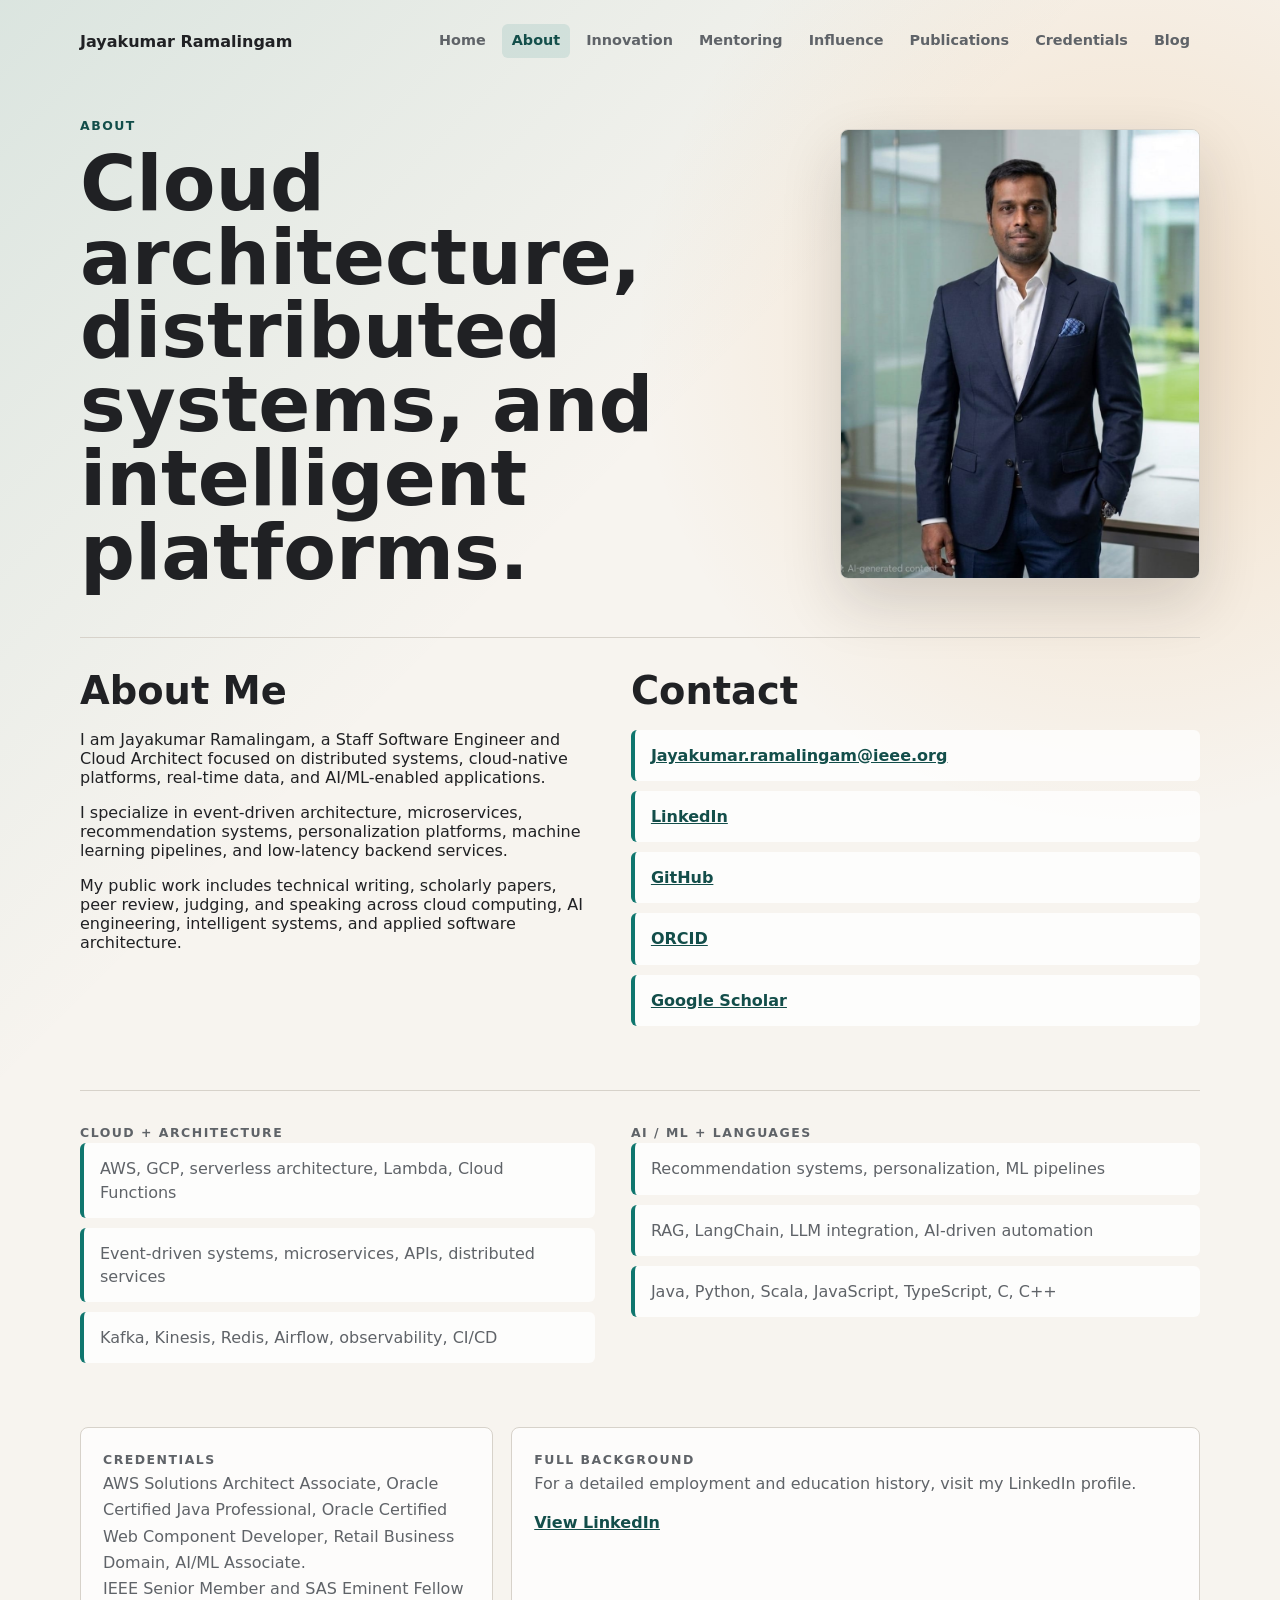
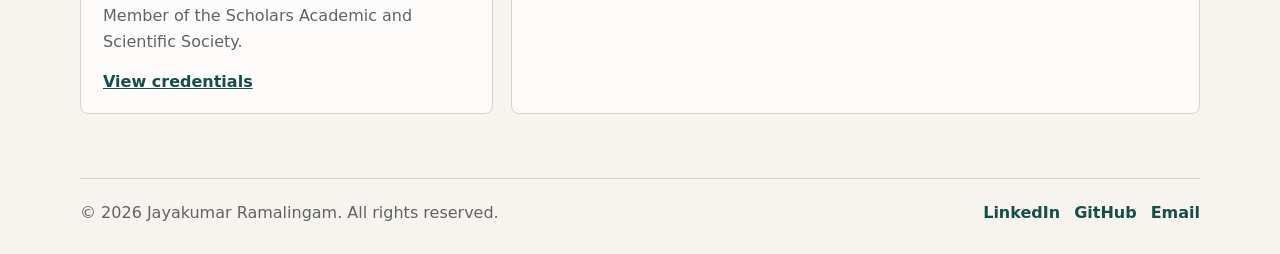
==== about.html @ 3b7ba3e6 "Mention professional memberships on About page" ====
<!doctype html>
<html lang="en">
  <head>
    <meta charset="utf-8">
    <meta name="viewport" content="width=device-width, initial-scale=1">
    <title>About | Jayakumar Ramalingam</title>
    <meta
      name="description"
      content="About Jayakumar Ramalingam, Staff Software Engineer and Cloud Architect."
    >
    <link rel="stylesheet" href="style.css">
  </head>
  <body>
    <header class="site-header">
      <a class="brand" href="index.html">Jayakumar Ramalingam</a>
      <nav class="nav" aria-label="Primary navigation">
        <a href="index.html">Home</a>
        <a aria-current="page" href="about.html">About</a>
        <a href="innovation.html">Innovation</a>
        <a href="mentoring.html">Mentoring</a>
        <a href="influencer.html">Influence</a>
        <a href="publications.html">Publications</a>
        <a href="certifications.html">Credentials</a>
        <a href="blog.html">Blog</a>
      </nav>
    </header>

    <main class="profile page">
      <section class="page-hero about-hero">
        <div>
          <p class="eyebrow">About</p>
          <h1>Cloud architecture, distributed systems, and intelligent platforms.</h1>
        </div>
        <img
          class="profile-portrait"
          src="assets/profile/jay-full.jpeg"
          alt="Jayakumar Ramalingam"
        >
      </section>

      <section class="two-column">
        <div>
          <h2>About Me</h2>
          <p>
            I am Jayakumar Ramalingam, a Staff Software Engineer and Cloud
            Architect focused on distributed systems, cloud-native platforms,
            real-time data, and AI/ML-enabled applications.
          </p>
          <p>
            I specialize in event-driven architecture, microservices,
            recommendation systems, personalization platforms, machine learning
            pipelines, and low-latency backend services.
          </p>
          <p>
            My public work includes technical writing, scholarly papers, peer
            review, judging, and speaking across cloud computing, AI
            engineering, intelligent systems, and applied software architecture.
          </p>
        </div>
        <div>
          <h2>Contact</h2>
          <ul class="link-list">
            <li><a href="mailto:Jayakumar.ramalingam@ieee.org">Jayakumar.ramalingam@ieee.org</a></li>
            <li><a href="https://linkedin.com/in/jayakumarramalingam">LinkedIn</a></li>
            <li><a href="https://github.com/jayakumar-ramalingam/">GitHub</a></li>
            <li><a href="https://orcid.org/0009-0007-9823-3097">ORCID</a></li>
            <li><a href="https://scholar.google.com/citations?user=TAICrQcAAAAJ">Google Scholar</a></li>
          </ul>
        </div>
      </section>

      <section class="section two-column" aria-label="Technical strengths">
        <div>
          <p class="eyebrow">Cloud + Architecture</p>
          <ul class="skill-list">
            <li>AWS, GCP, serverless architecture, Lambda, Cloud Functions</li>
            <li>Event-driven systems, microservices, APIs, distributed services</li>
            <li>Kafka, Kinesis, Redis, Airflow, observability, CI/CD</li>
          </ul>
        </div>
        <div>
          <p class="eyebrow">AI / ML + Languages</p>
          <ul class="skill-list">
            <li>Recommendation systems, personalization, ML pipelines</li>
            <li>RAG, LangChain, LLM integration, AI-driven automation</li>
            <li>Java, Python, Scala, JavaScript, TypeScript, C, C++</li>
          </ul>
        </div>
      </section>

      <section class="section credentials" aria-label="Profile highlights">
        <div>
          <p class="eyebrow">Credentials</p>
          <p>
            AWS Solutions Architect Associate, Oracle Certified Java
            Professional, Oracle Certified Web Component Developer, Retail
            Business Domain, AI/ML Associate.
          </p>
          <p>
            IEEE Senior Member and SAS Eminent Fellow Member of the Scholars
            Academic and Scientific Society.
          </p>
          <a class="text-link" href="certifications.html">View credentials</a>
        </div>
        <div>
          <p class="eyebrow">Full Background</p>
          <p>
            For a detailed employment and education history, visit my LinkedIn
            profile.
          </p>
          <a class="text-link" href="https://linkedin.com/in/jayakumarramalingam">
            View LinkedIn
          </a>
        </div>
      </section>
    </main>

    <footer class="site-footer">
      <p>© 2026 Jayakumar Ramalingam. All rights reserved.</p>
      <div>
        <a href="https://linkedin.com/in/jayakumarramalingam">LinkedIn</a>
        <a href="https://github.com/jayakumar-ramalingam/">GitHub</a>
        <a href="mailto:Jayakumar.ramalingam@ieee.org">Email</a>
      </div>
    </footer>
  </body>
</html>
---- style.css ----
:root {
  color-scheme: light;
  --bg: #f7f4ef;
  --surface: #ffffff;
  --ink: #202124;
  --muted: #5f6368;
  --line: #d7d2ca;
  --accent: #0f766e;
  --accent-dark: #134e4a;
  --warm: #d97706;
}

* {
  box-sizing: border-box;
}

body {
  margin: 0;
  min-height: 100vh;
  font-family: Inter, ui-sans-serif, system-ui, -apple-system, BlinkMacSystemFont,
    "Segoe UI", sans-serif;
  color: var(--ink);
  background:
    radial-gradient(circle at 88% 18%, rgba(217, 119, 6, 0.16), transparent 26%),
    linear-gradient(135deg, rgba(15, 118, 110, 0.12), transparent 35%),
    var(--bg);
}

a {
  color: inherit;
}

.site-header,
.site-footer,
.profile {
  width: min(1120px, calc(100% - 32px));
  margin: 0 auto;
}

.site-header {
  display: flex;
  justify-content: space-between;
  gap: 24px;
  align-items: center;
  padding: 24px 0;
}

.brand {
  flex: 0 0 auto;
  color: var(--ink);
  font-weight: 900;
  text-decoration: none;
}

.nav {
  display: flex;
  flex-wrap: wrap;
  justify-content: flex-end;
  gap: 6px;
}

.nav a {
  min-height: 34px;
  padding: 8px 10px;
  border-radius: 6px;
  color: var(--muted);
  font-size: 0.9rem;
  font-weight: 800;
  text-decoration: none;
}

.nav a:hover,
.nav a[aria-current="page"] {
  background: rgba(15, 118, 110, 0.11);
  color: var(--accent-dark);
}

.profile {
  padding: 48px 0 64px;
}

.hero {
  display: grid;
  grid-template-columns: minmax(0, 1fr) minmax(320px, 0.62fr);
  gap: 44px;
  align-items: center;
  padding: 40px 0 56px;
}

.hero-copy,
.page-hero > div {
  max-width: 780px;
}

.page {
  padding-top: 36px;
}

.page-hero {
  display: grid;
  grid-template-columns: minmax(0, 1fr) 164px;
  gap: 36px;
  align-items: center;
  padding-bottom: 48px;
}

.eyebrow {
  margin: 0 0 14px;
  color: var(--accent-dark);
  font-size: 0.78rem;
  font-weight: 900;
  letter-spacing: 0.12em;
  text-transform: uppercase;
}

h1,
h2,
h3,
p {
  letter-spacing: 0;
}

h1 {
  margin: 0;
  max-width: 11ch;
  font-size: clamp(3.1rem, 7vw, 6.4rem);
  line-height: 0.96;
}

.page-hero h1 {
  max-width: 13ch;
  font-size: clamp(2.7rem, 6vw, 5.5rem);
}

h2 {
  margin: 0;
  font-size: clamp(1.8rem, 3vw, 3rem);
  line-height: 1.08;
}

h3 {
  margin: 0;
  font-size: 1rem;
}

.summary {
  max-width: 680px;
  margin: 28px 0 0;
  color: var(--muted);
  font-size: 1.2rem;
  line-height: 1.7;
}

.actions,
.inline-links {
  display: flex;
  flex-wrap: wrap;
  gap: 12px;
  margin-top: 32px;
}

.actions a,
.inline-links a,
.section-list article > a {
  display: inline-flex;
  align-items: center;
  justify-content: center;
  min-height: 44px;
  padding: 0 18px;
  border: 1px solid var(--ink);
  border-radius: 6px;
  font-weight: 900;
  text-decoration: none;
  transition:
    background-color 160ms ease,
    color 160ms ease,
    transform 160ms ease;
}

.actions a:first-child,
.inline-links a:first-child,
.section-list article > a {
  background: var(--ink);
  color: var(--surface);
}

.actions a:hover,
.inline-links a:hover,
.section-list article > a:hover {
  transform: translateY(-2px);
}

.code-card {
  padding: 24px;
  border: 1px solid var(--line);
  border-radius: 8px;
  background: #1f2933;
  box-shadow: 0 24px 60px rgba(32, 33, 36, 0.16);
}

.code-card pre {
  margin: 0;
  overflow: auto;
}

.code-card code {
  color: #e6fffb;
  font-family: "SFMono-Regular", Consolas, "Liberation Mono", monospace;
  font-size: 0.92rem;
  line-height: 1.7;
  white-space: pre;
}

.avatar {
  width: 164px;
  height: 164px;
  border: 1px solid var(--line);
  border-radius: 50%;
  object-fit: cover;
  background: var(--surface);
  box-shadow: 0 20px 45px rgba(32, 33, 36, 0.12);
}

.about-hero {
  grid-template-columns: minmax(0, 0.92fr) minmax(260px, 0.48fr);
}

.profile-portrait {
  display: block;
  width: 100%;
  max-width: 360px;
  aspect-ratio: 4 / 5;
  justify-self: end;
  border: 1px solid var(--line);
  border-radius: 8px;
  object-fit: cover;
  object-position: center top;
  background: var(--surface);
  box-shadow: 0 24px 60px rgba(32, 33, 36, 0.16);
}

.details {
  display: grid;
  grid-template-columns: repeat(3, minmax(0, 1fr));
  gap: 18px;
  border-top: 1px solid var(--line);
  padding-top: 24px;
}

.details article,
.timeline article,
.credentials > div,
.section-list article {
  min-height: 180px;
  padding: 22px;
  border: 1px solid var(--line);
  border-radius: 8px;
  background: rgba(255, 255, 255, 0.76);
}

.details h2,
.timeline h3 {
  margin: 0 0 14px;
  font-size: 1rem;
}

.details p,
.timeline p,
.section p,
.credentials p,
.section-list p {
  margin: 0;
  color: var(--muted);
  line-height: 1.65;
}

.stats {
  display: grid;
  grid-template-columns: repeat(3, minmax(0, 1fr));
  gap: 1px;
  margin-top: 18px;
  overflow: hidden;
  border: 1px solid var(--line);
  border-radius: 8px;
  background: var(--line);
}

.stats div {
  min-width: 0;
  padding: 18px;
  background: rgba(255, 255, 255, 0.84);
}

.stats span {
  display: block;
  margin-bottom: 8px;
  color: var(--muted);
  font-size: 0.78rem;
  font-weight: 900;
  text-transform: uppercase;
}

.stats strong {
  display: block;
  overflow-wrap: anywhere;
  font-size: 1rem;
}

.section {
  margin-top: 64px;
}

.section-heading {
  max-width: 760px;
  margin-bottom: 24px;
}

.timeline {
  display: grid;
  gap: 14px;
}

.timeline article {
  display: grid;
  grid-template-columns: minmax(180px, 0.8fr) 120px minmax(0, 1.4fr);
  gap: 20px;
  align-items: start;
  min-height: 0;
}

.timeline article > span {
  color: var(--accent-dark);
  font-size: 0.9rem;
  font-weight: 900;
}

.timeline h3 {
  margin-bottom: 6px;
}

.two-column {
  display: grid;
  grid-template-columns: minmax(0, 0.95fr) minmax(0, 1.05fr);
  gap: 36px;
  align-items: start;
  padding-top: 32px;
  border-top: 1px solid var(--line);
}

.two-column h2 {
  margin-bottom: 18px;
}

.two-column p + p {
  margin-top: 14px;
}

.skill-list,
.link-list {
  display: grid;
  gap: 10px;
  margin: 0;
  padding: 0;
  list-style: none;
}

.skill-list li,
.link-list li {
  padding: 14px 16px;
  border-left: 4px solid var(--accent);
  border-radius: 6px;
  background: rgba(255, 255, 255, 0.8);
  color: var(--muted);
  line-height: 1.45;
}

.link-list a {
  color: var(--accent-dark);
  font-weight: 900;
}

.text-links {
  display: flex;
  flex-wrap: wrap;
  gap: 14px;
  margin-top: 16px;
}

.text-links a {
  color: var(--accent-dark);
  font-weight: 900;
}

.text-link {
  display: inline-block;
  margin-top: 16px;
  color: var(--accent-dark);
  font-weight: 900;
}

.credentials {
  display: grid;
  grid-template-columns: minmax(0, 0.75fr) minmax(0, 1.25fr);
  gap: 18px;
}

.credentials h2 {
  margin-bottom: 10px;
  font-size: 1.35rem;
}

.section-list {
  display: grid;
  gap: 18px;
}

.section-list-spaced {
  margin-top: 18px;
}

.section-list article {
  min-height: 0;
}

.section-list h2 {
  max-width: 860px;
  margin-bottom: 14px;
  font-size: clamp(1.5rem, 3vw, 2.4rem);
}

.section-list article > a {
  margin-top: 20px;
}

.cert-grid {
  display: grid;
  grid-template-columns: repeat(2, minmax(0, 1fr));
  gap: 18px;
  border-top: 1px solid var(--line);
  padding-top: 24px;
}

.cert-grid article {
  min-height: 210px;
  padding: 24px;
  border: 1px solid var(--line);
  border-radius: 8px;
  background: rgba(255, 255, 255, 0.78);
}

.cert-grid span {
  display: inline-flex;
  min-height: 32px;
  align-items: center;
  padding: 0 10px;
  border-radius: 999px;
  background: rgba(15, 118, 110, 0.12);
  color: var(--accent-dark);
  font-size: 0.78rem;
  font-weight: 900;
  text-transform: uppercase;
}

.cert-grid h2 {
  margin: 18px 0 12px;
  font-size: clamp(1.45rem, 2.4vw, 2.15rem);
}

.cert-grid p {
  margin: 0;
  color: var(--muted);
  line-height: 1.65;
}

.certificate-gallery {
  display: grid;
  grid-template-columns: repeat(2, minmax(0, 1fr));
  gap: 18px;
}

.certificate-group + .certificate-group {
  margin-top: 36px;
}

.certificate-group > h3 {
  margin-bottom: 14px;
  font-size: 1.15rem;
}

.certificate-gallery article {
  overflow: hidden;
  border: 1px solid var(--line);
  border-radius: 8px;
  background: rgba(255, 255, 255, 0.82);
}

.certificate-gallery article > a {
  display: flex;
  align-items: center;
  justify-content: center;
  background: #ede8de;
}

.certificate-gallery img {
  display: block;
  width: 100%;
  aspect-ratio: 16 / 10;
  object-fit: contain;
  object-position: center;
  background: #fffdfa;
}

.certificate-gallery .certificate-portrait img {
  aspect-ratio: 4 / 5;
}

.certificate-gallery div {
  padding: 18px;
}

.certificate-gallery span {
  display: block;
  margin-bottom: 10px;
  color: var(--accent-dark);
  font-size: 0.78rem;
  font-weight: 900;
  text-transform: uppercase;
}

.certificate-gallery h3 {
  margin-bottom: 10px;
  font-size: 1.05rem;
}

.certificate-gallery p {
  margin: 0;
  color: var(--muted);
  line-height: 1.55;
}

.photo-gallery {
  display: grid;
  grid-template-columns: repeat(3, minmax(0, 1fr));
  gap: 18px;
}

.photo-gallery figure {
  margin: 0;
  overflow: hidden;
  border: 1px solid var(--line);
  border-radius: 8px;
  background: rgba(255, 255, 255, 0.82);
}

.photo-gallery a {
  display: block;
  background: #ede8de;
}

.photo-gallery img {
  display: block;
  width: 100%;
  aspect-ratio: 4 / 5;
  object-fit: cover;
  object-position: center;
}

.photo-gallery figcaption {
  padding: 14px 16px;
  color: var(--muted);
  font-weight: 800;
  line-height: 1.4;
}

.site-footer {
  display: flex;
  justify-content: space-between;
  gap: 20px;
  align-items: center;
  border-top: 1px solid var(--line);
  padding: 24px 0 32px;
  color: var(--muted);
}

.site-footer p {
  margin: 0;
}

.site-footer div {
  display: flex;
  flex-wrap: wrap;
  justify-content: flex-end;
  gap: 14px;
}

.site-footer a {
  color: var(--accent-dark);
  font-weight: 900;
  text-decoration: none;
}

@media (max-width: 900px) {
  .site-header {
    display: block;
  }

  .nav {
    justify-content: flex-start;
    margin-top: 16px;
  }

  .hero,
  .page-hero,
  .about-hero,
  .two-column,
  .credentials {
    grid-template-columns: 1fr;
  }

  .code-card {
    max-width: 560px;
  }

  .profile-portrait {
    justify-self: start;
  }
}

@media (max-width: 720px) {
  .site-header,
  .site-footer,
  .profile {
    width: min(100% - 24px, 1120px);
  }

  .profile {
    padding-top: 24px;
  }

  h1,
  .page-hero h1 {
    font-size: clamp(2.7rem, 16vw, 4.7rem);
  }

  .summary {
    font-size: 1.05rem;
  }

  .details,
  .stats,
  .cert-grid,
  .certificate-gallery,
  .photo-gallery {
    grid-template-columns: 1fr;
  }

  .section {
    margin-top: 44px;
  }

  .timeline article {
    grid-template-columns: 1fr;
    gap: 10px;
  }

  .site-footer {
    display: block;
  }

  .site-footer div {
    justify-content: flex-start;
    margin-top: 12px;
  }
}
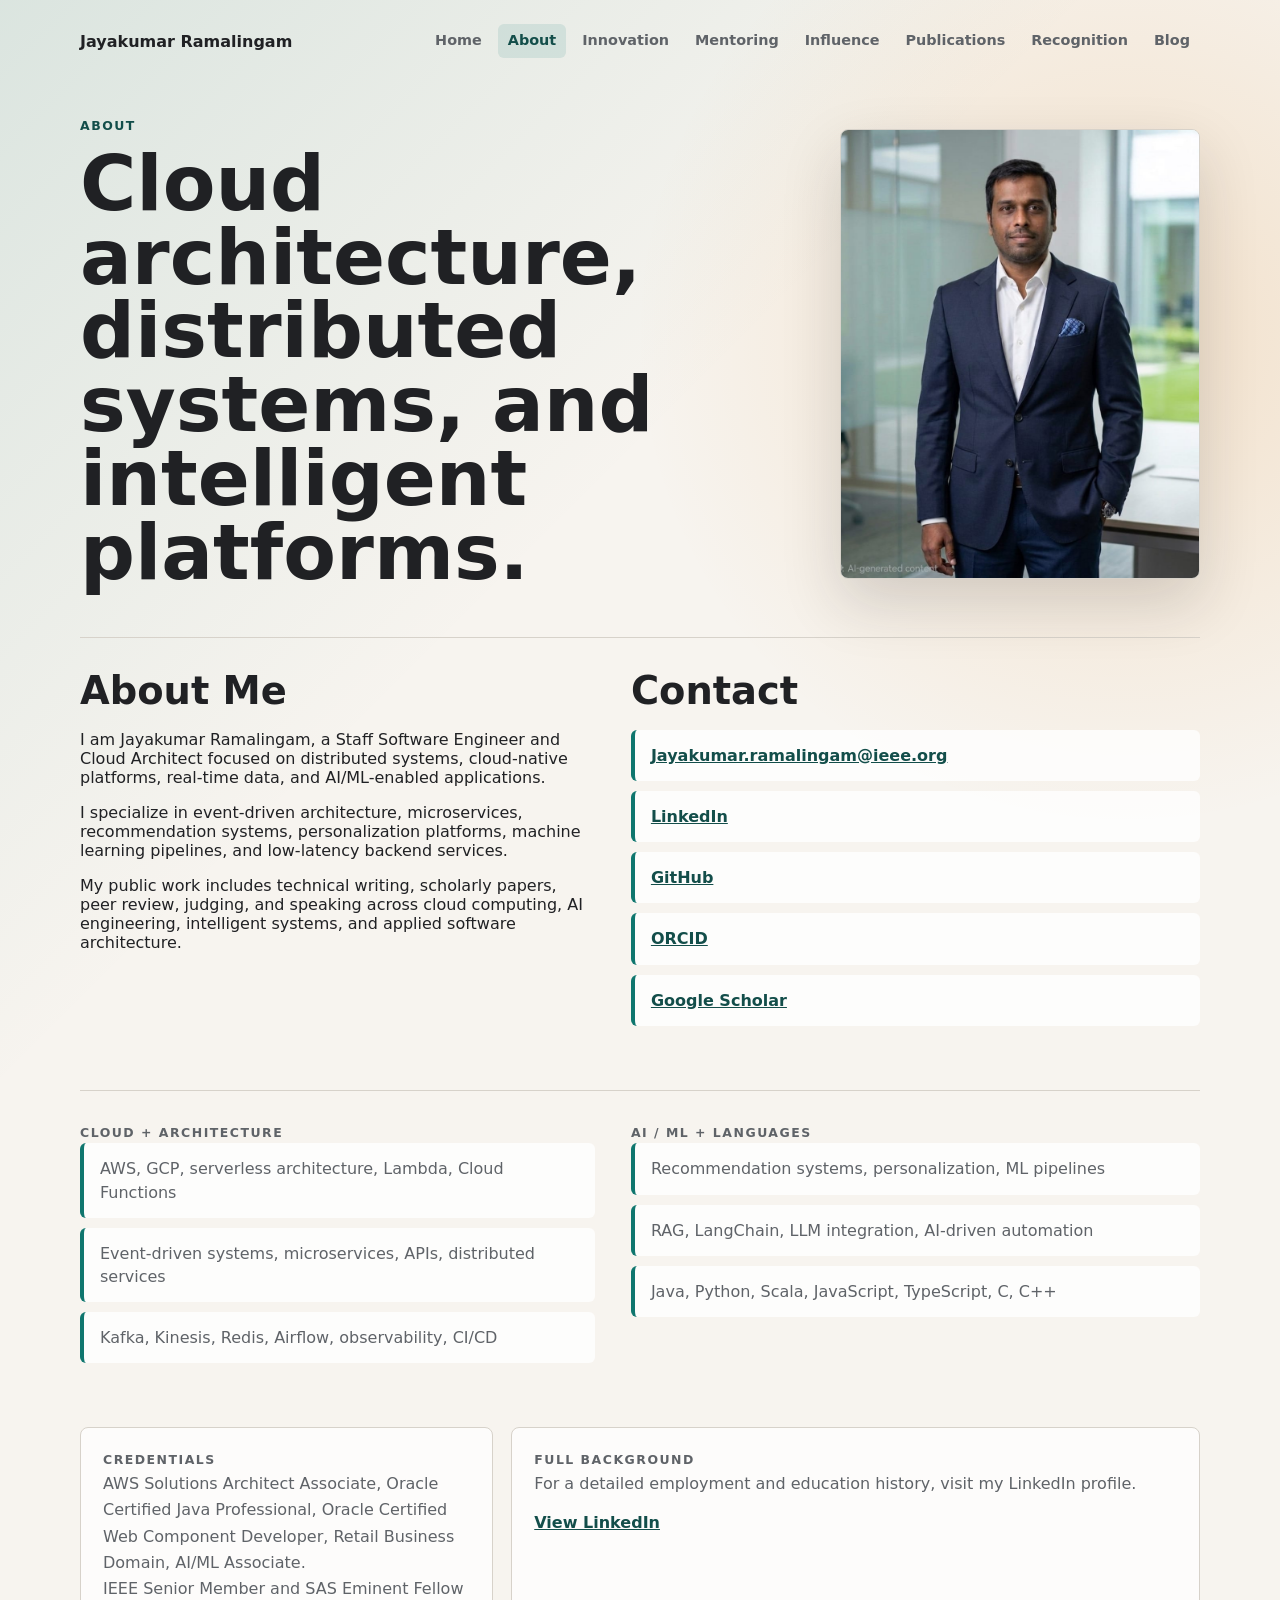
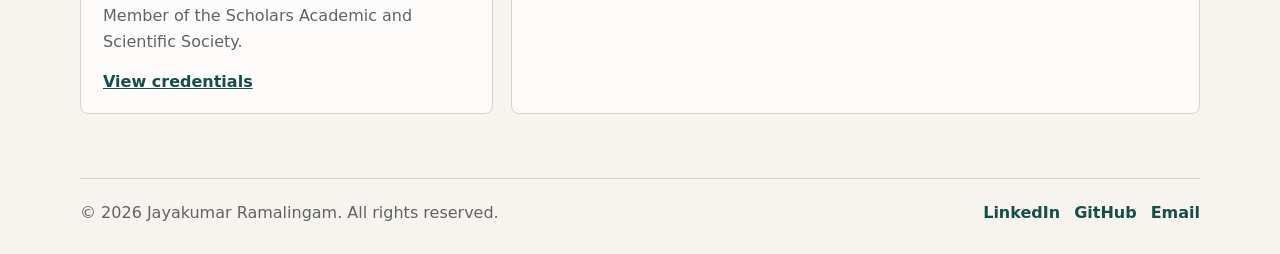
==== commit 39c7159f: "Strengthen homepage professional proof" ====
--- a/about.html
+++ b/about.html
@@ -8,6 +8,19 @@
       name="description"
       content="About Jayakumar Ramalingam, Staff Software Engineer and Cloud Architect."
     >
+    <link rel="canonical" href="https://jayakumarramalingam.com/about.html">
+    <meta property="og:type" content="profile">
+    <meta property="og:site_name" content="Jayakumar Ramalingam">
+    <meta property="og:title" content="About | Jayakumar Ramalingam">
+    <meta property="og:description" content="Cloud architect, IEEE Senior Member, technical writer, speaker, reviewer, and mentor.">
+    <meta property="og:url" content="https://jayakumarramalingam.com/about.html">
+    <meta property="og:image" content="https://jayakumarramalingam.com/assets/profile/jay-full.jpeg">
+    <meta property="og:image:alt" content="Portrait of Jayakumar Ramalingam">
+    <meta name="twitter:card" content="summary">
+    <meta name="twitter:title" content="About | Jayakumar Ramalingam">
+    <meta name="twitter:description" content="Cloud architect, IEEE Senior Member, technical writer, speaker, reviewer, and mentor.">
+    <meta name="twitter:image" content="https://jayakumarramalingam.com/assets/profile/jay-full.jpeg">
+    <link rel="icon" href="favicon.svg" type="image/svg+xml">
     <link rel="stylesheet" href="style.css">
   </head>
   <body>
@@ -20,7 +33,7 @@
         <a href="mentoring.html">Mentoring</a>
         <a href="influencer.html">Influence</a>
         <a href="publications.html">Publications</a>
-        <a href="certifications.html">Credentials</a>
+        <a href="certifications.html">Recognition</a>
         <a href="blog.html">Blog</a>
       </nav>
     </header>
--- a/style.css
+++ b/style.css
@@ -190,25 +190,78 @@
   transform: translateY(-2px);
 }
 
-.code-card {
+.connect-panel {
   padding: 24px;
   border: 1px solid var(--line);
   border-radius: 8px;
-  background: #1f2933;
+  background: rgba(255, 255, 255, 0.82);
   box-shadow: 0 24px 60px rgba(32, 33, 36, 0.16);
 }
 
-.code-card pre {
-  margin: 0;
-  overflow: auto;
-}
-
-.code-card code {
-  color: #e6fffb;
-  font-family: "SFMono-Regular", Consolas, "Liberation Mono", monospace;
-  font-size: 0.92rem;
-  line-height: 1.7;
-  white-space: pre;
+.connect-panel .eyebrow {
+  margin: 0;
+}
+
+.connect-links {
+  display: grid;
+  gap: 8px;
+  margin: 18px 0 0;
+  padding: 0;
+  list-style: none;
+}
+
+.connect-links a {
+  display: flex;
+  min-height: 42px;
+  align-items: center;
+  padding: 0 14px;
+  border: 1px solid var(--line);
+  border-radius: 6px;
+  background: var(--surface);
+  color: var(--accent-dark);
+  font-weight: 900;
+  text-decoration: none;
+}
+
+.connect-links a:hover {
+  border-color: var(--accent);
+}
+
+.home-contributions {
+  padding-top: 32px;
+  border-top: 1px solid var(--line);
+}
+
+.contribution-list {
+  display: grid;
+  grid-template-columns: repeat(2, minmax(0, 1fr));
+  gap: 0 28px;
+  margin: 0;
+  padding: 0;
+  list-style: none;
+}
+
+.contribution-list li {
+  min-width: 0;
+  padding: 18px 0;
+  border-top: 1px solid var(--line);
+}
+
+.contribution-list a,
+.contribution-list span {
+  display: block;
+}
+
+.contribution-list a {
+  color: var(--accent-dark);
+  font-weight: 900;
+  text-decoration: none;
+}
+
+.contribution-list span {
+  margin-top: 8px;
+  color: var(--muted);
+  line-height: 1.55;
 }
 
 .avatar {
@@ -617,7 +670,7 @@
     grid-template-columns: 1fr;
   }
 
-  .code-card {
+  .connect-panel {
     max-width: 560px;
   }
 
@@ -648,6 +701,7 @@
 
   .details,
   .stats,
+  .contribution-list,
   .cert-grid,
   .certificate-gallery,
   .photo-gallery {
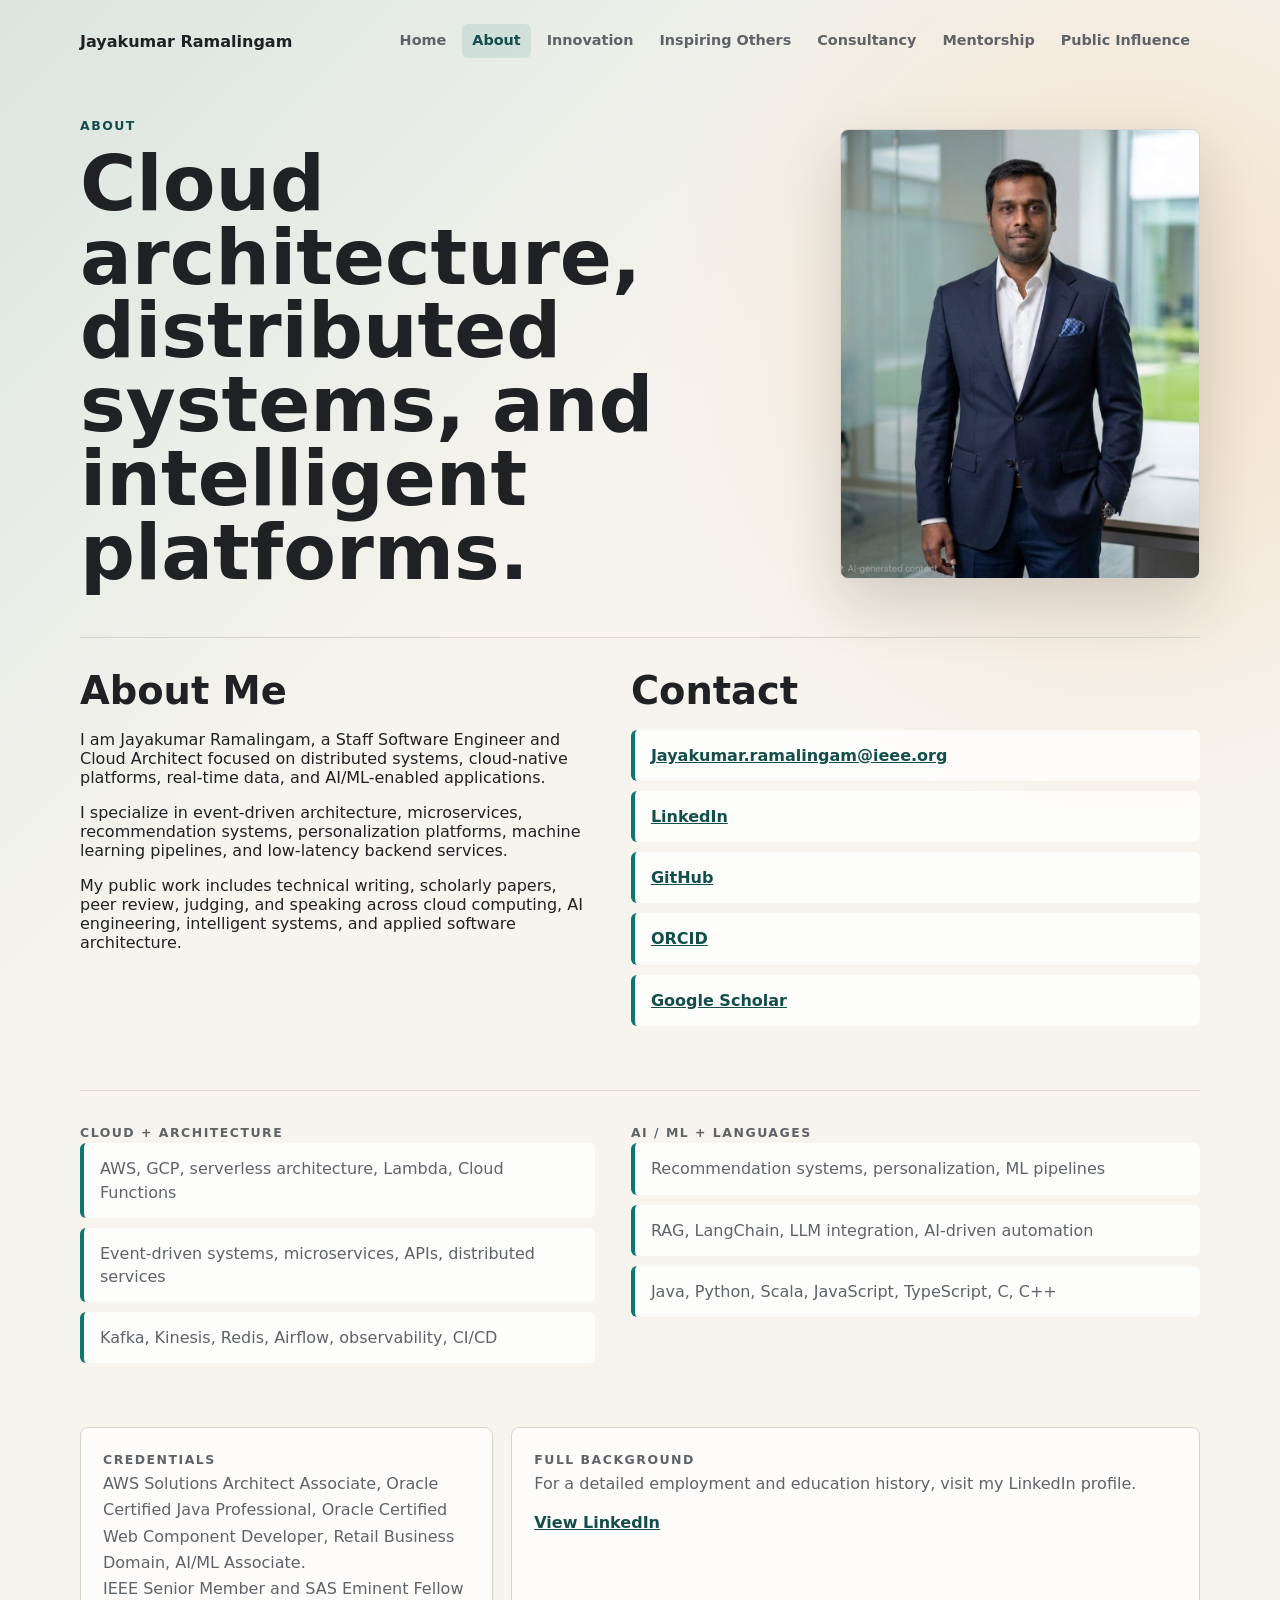
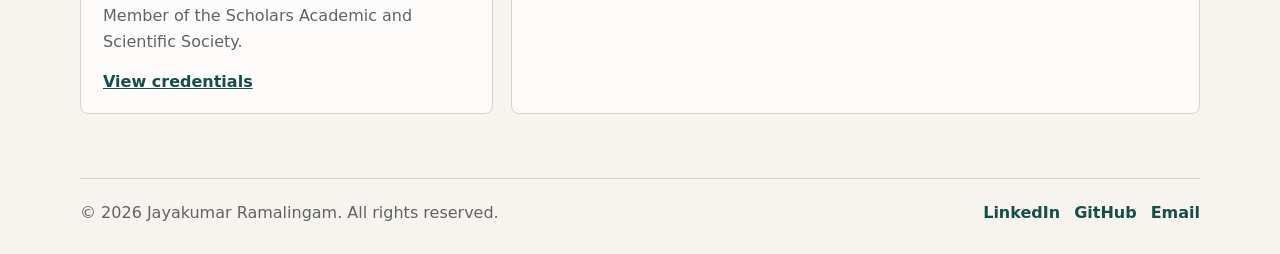
==== commit d4de8f16: "Organize profile around BCS evidence categories" ====
--- a/about.html
+++ b/about.html
@@ -3,6 +3,7 @@
   <head>
     <meta charset="utf-8">
     <meta name="viewport" content="width=device-width, initial-scale=1">
+    <meta name="robots" content="noindex, nofollow, noarchive, nosnippet">
     <title>About | Jayakumar Ramalingam</title>
     <meta
       name="description"
@@ -30,11 +31,10 @@
         <a href="index.html">Home</a>
         <a aria-current="page" href="about.html">About</a>
         <a href="innovation.html">Innovation</a>
-        <a href="mentoring.html">Mentoring</a>
-        <a href="influencer.html">Influence</a>
-        <a href="publications.html">Publications</a>
-        <a href="certifications.html">Recognition</a>
-        <a href="blog.html">Blog</a>
+        <a href="inspiring.html">Inspiring Others</a>
+        <a href="consultancy.html">Consultancy</a>
+        <a href="mentoring.html">Mentorship</a>
+        <a href="influencer.html">Public Influence</a>
       </nav>
     </header>
 
--- a/style.css
+++ b/style.css
@@ -145,10 +145,18 @@
 
 .summary {
   max-width: 680px;
-  margin: 28px 0 0;
+  margin: 18px 0 0;
   color: var(--muted);
   font-size: 1.2rem;
   line-height: 1.7;
+}
+
+.hero-statement {
+  max-width: 620px;
+  margin: 28px 0 0;
+  font-size: 2rem;
+  font-weight: 900;
+  line-height: 1.15;
 }
 
 .actions,
@@ -232,6 +240,40 @@
   border-top: 1px solid var(--line);
 }
 
+.evidence-grid {
+  display: grid;
+  grid-template-columns: repeat(5, minmax(0, 1fr));
+  gap: 12px;
+}
+
+.evidence-grid a {
+  display: flex;
+  min-height: 164px;
+  flex-direction: column;
+  justify-content: space-between;
+  padding: 20px;
+  border: 1px solid var(--line);
+  border-radius: 8px;
+  background: rgba(255, 255, 255, 0.8);
+  color: var(--ink);
+  font-weight: 900;
+  line-height: 1.25;
+  text-decoration: none;
+  transition: border-color 160ms ease, transform 160ms ease;
+}
+
+.evidence-grid a::after {
+  content: "View evidence";
+  color: var(--accent-dark);
+  font-size: 0.78rem;
+  text-transform: uppercase;
+}
+
+.evidence-grid a:hover {
+  border-color: var(--accent);
+  transform: translateY(-2px);
+}
+
 .contribution-list {
   display: grid;
   grid-template-columns: repeat(2, minmax(0, 1fr));
@@ -653,6 +695,10 @@
 }
 
 @media (max-width: 900px) {
+  .evidence-grid {
+    grid-template-columns: repeat(2, minmax(0, 1fr));
+  }
+
   .site-header {
     display: block;
   }
@@ -699,8 +745,13 @@
     font-size: 1.05rem;
   }
 
+  .hero-statement {
+    font-size: 1.5rem;
+  }
+
   .details,
   .stats,
+  .evidence-grid,
   .contribution-list,
   .cert-grid,
   .certificate-gallery,
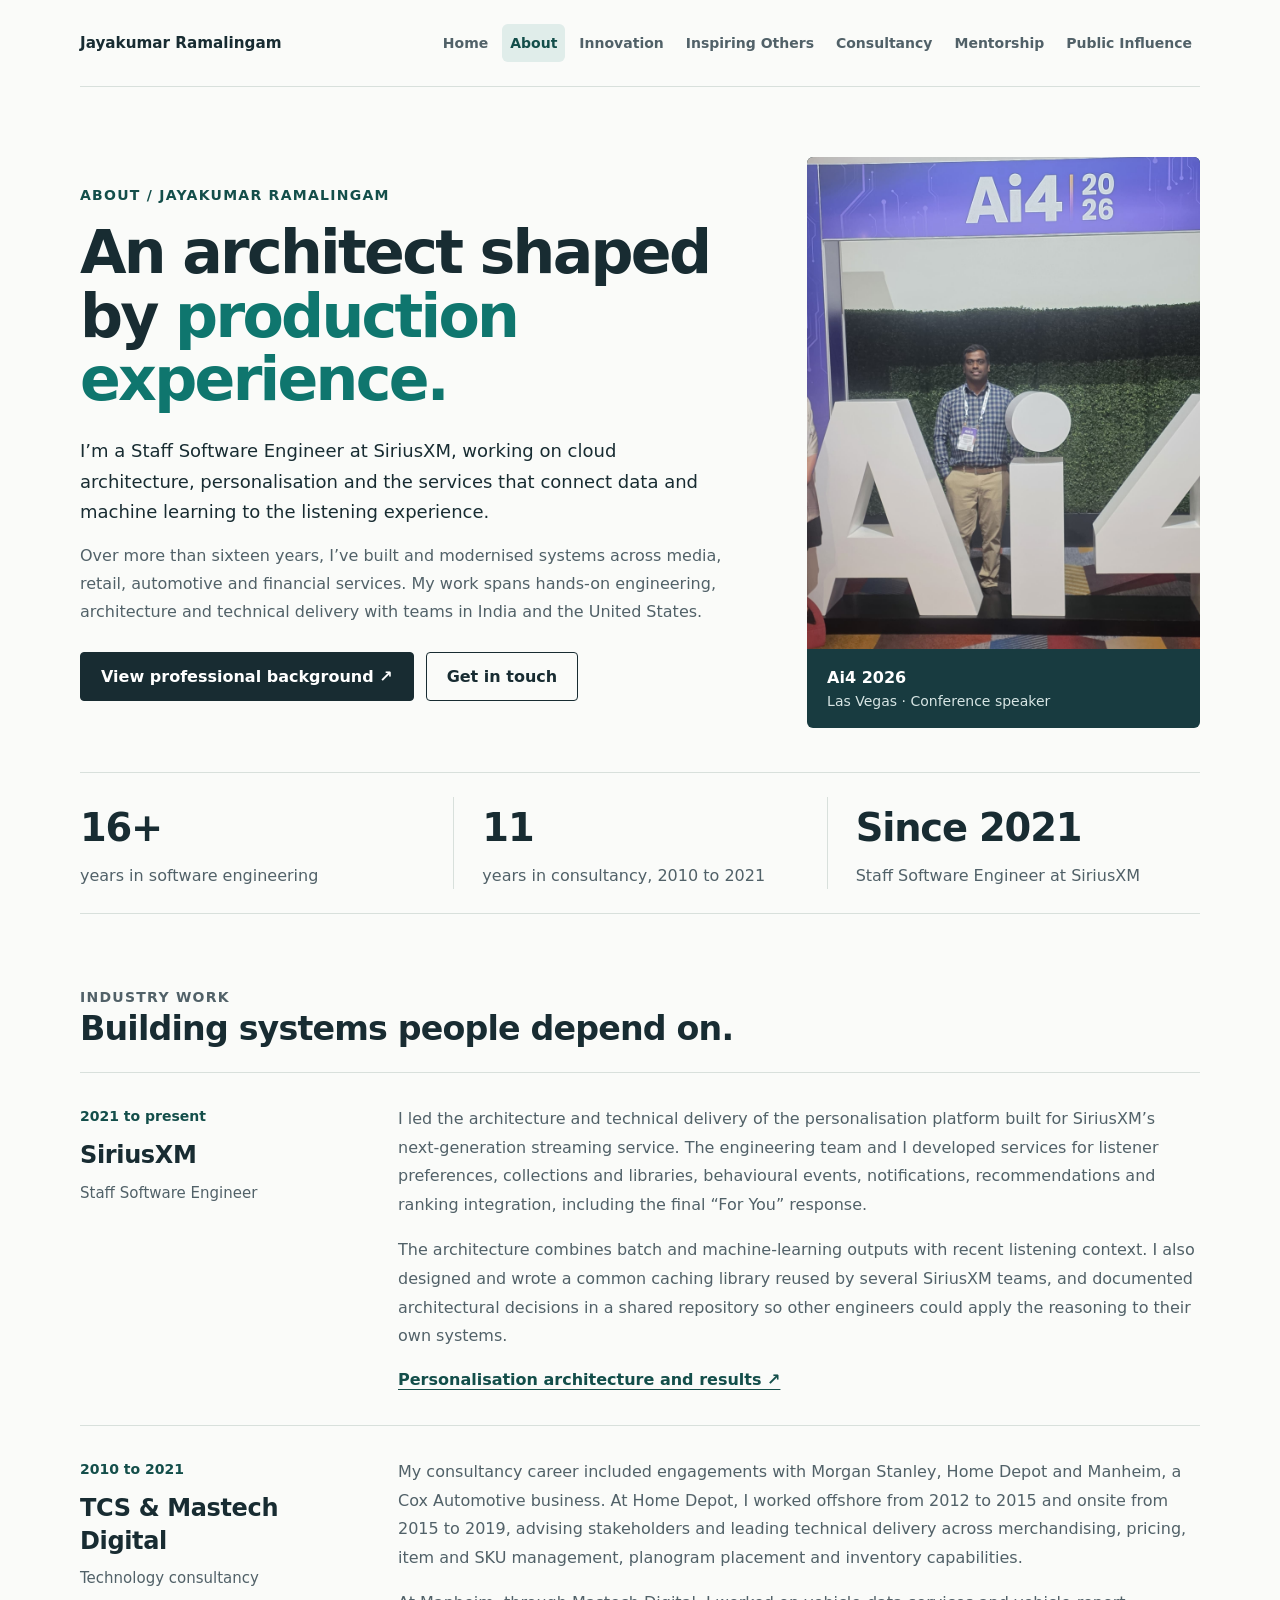
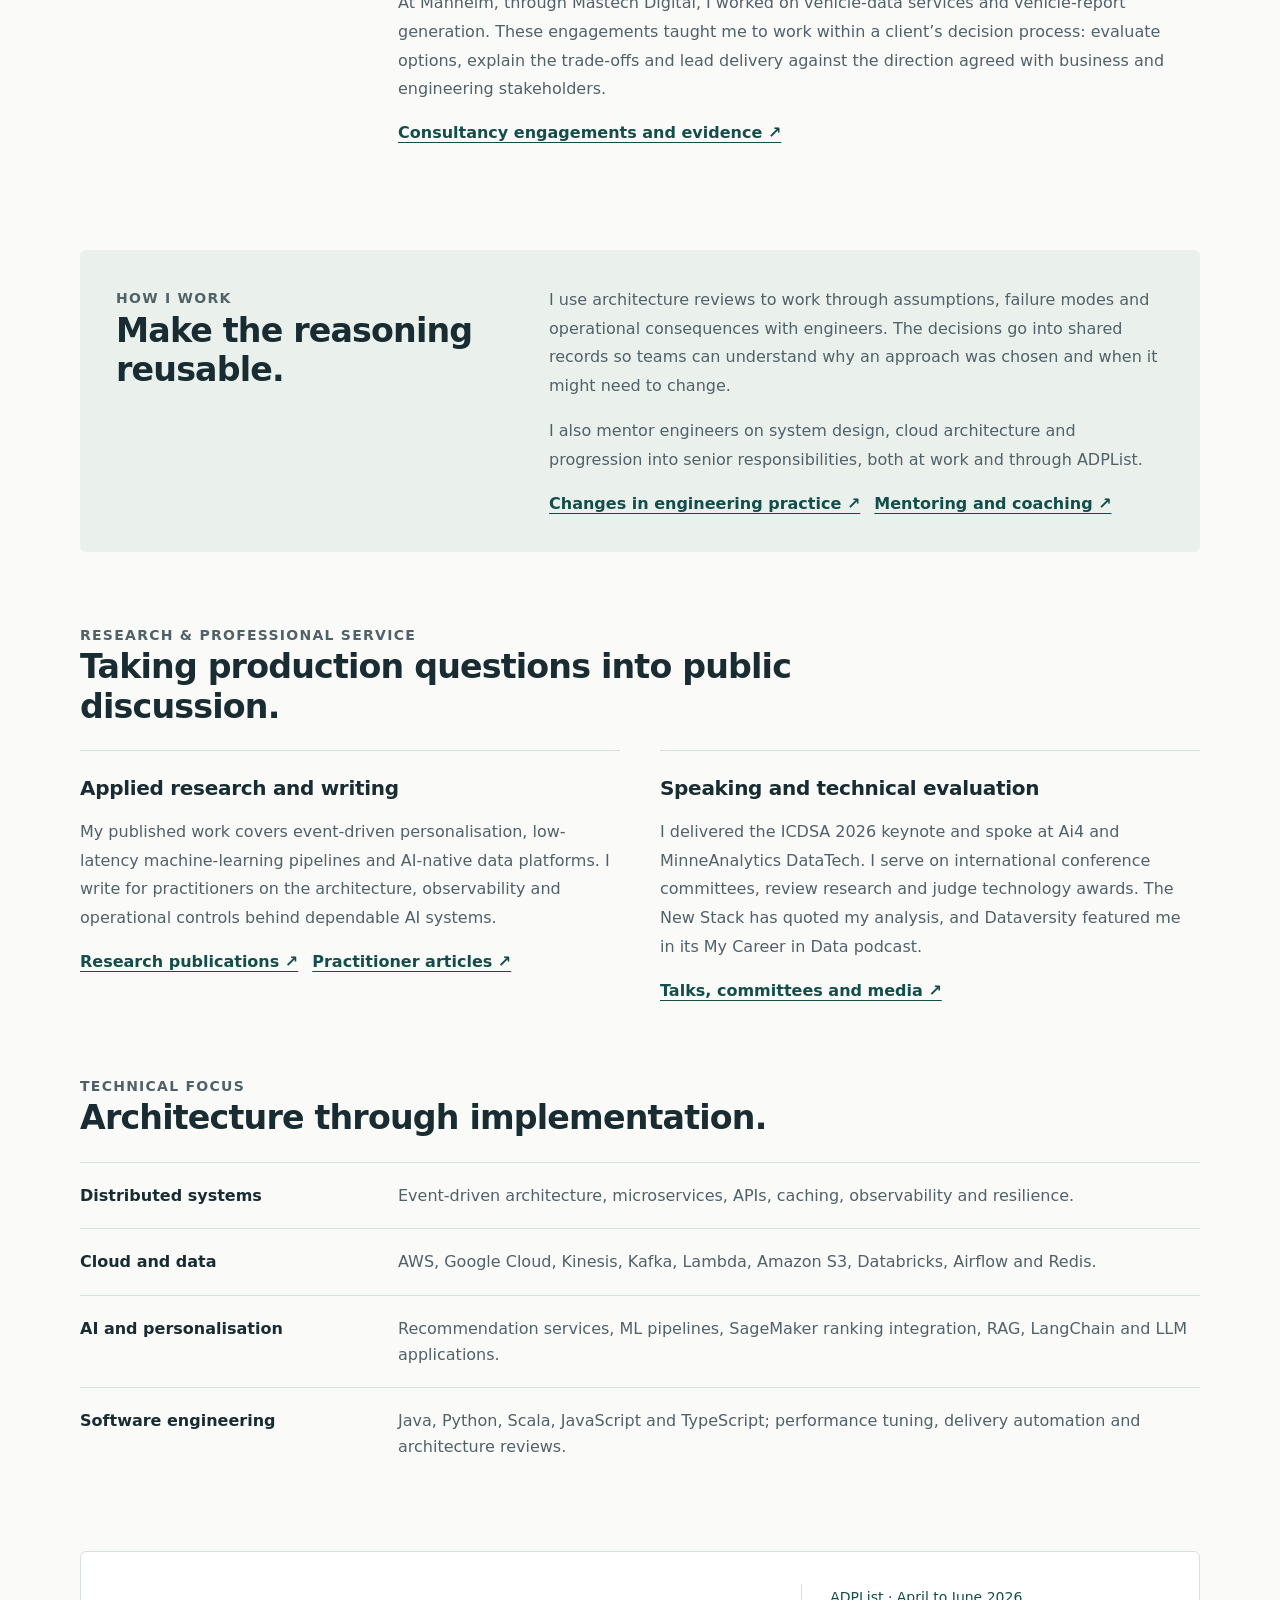
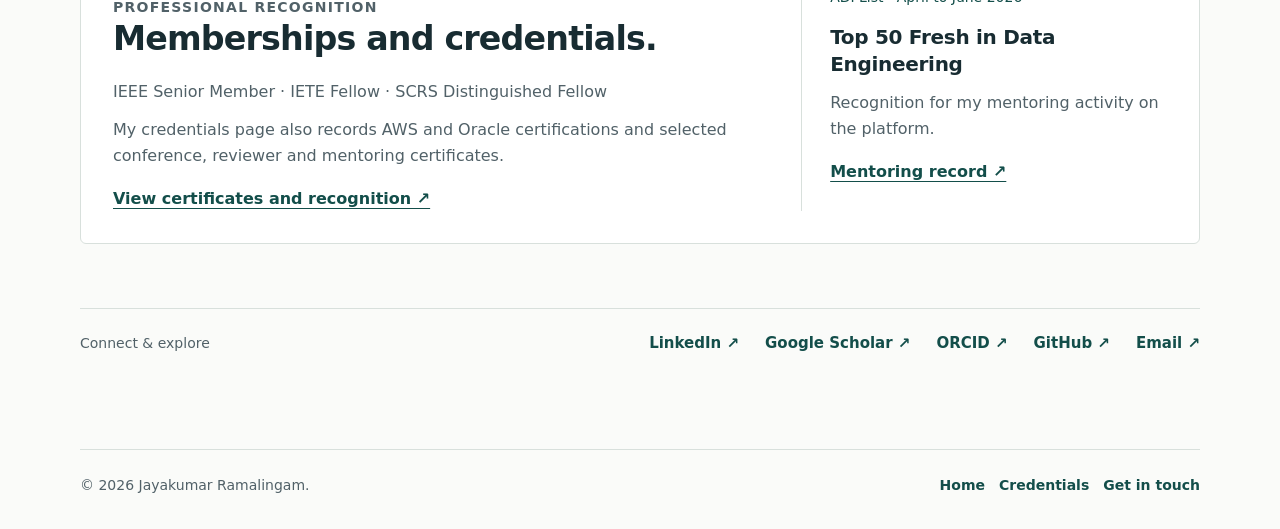
==== commit a03f7d4a: "Refresh Home and About with career narrative and evidence links" ====
--- a/about.html
+++ b/about.html
@@ -5,136 +5,57 @@
     <meta name="viewport" content="width=device-width, initial-scale=1">
     <meta name="robots" content="noindex, nofollow, noarchive, nosnippet">
     <title>About | Jayakumar Ramalingam</title>
-    <meta
-      name="description"
-      content="About Jayakumar Ramalingam, Staff Software Engineer and Cloud Architect."
-    >
+    <meta name="description" content="Jayakumar Ramalingam’s work in SiriusXM personalisation, eleven years of consultancy through TCS and Mastech Digital, applied research, speaking and mentoring.">
     <link rel="canonical" href="https://jayakumarramalingam.com/about.html">
     <meta property="og:type" content="profile">
     <meta property="og:site_name" content="Jayakumar Ramalingam">
     <meta property="og:title" content="About | Jayakumar Ramalingam">
-    <meta property="og:description" content="Cloud architect, IEEE Senior Member, technical writer, speaker, reviewer, and mentor.">
+    <meta property="og:description" content="Sixteen years in software engineering across media, retail, automotive and financial services. Staff Software Engineer at SiriusXM, researcher, speaker and mentor.">
     <meta property="og:url" content="https://jayakumarramalingam.com/about.html">
     <meta property="og:image" content="https://jayakumarramalingam.com/assets/profile/jay-full.jpeg">
     <meta property="og:image:alt" content="Portrait of Jayakumar Ramalingam">
     <meta name="twitter:card" content="summary">
     <meta name="twitter:title" content="About | Jayakumar Ramalingam">
-    <meta name="twitter:description" content="Cloud architect, IEEE Senior Member, technical writer, speaker, reviewer, and mentor.">
+    <meta name="twitter:description" content="Sixteen years in software engineering across media, retail, automotive and financial services. Staff Software Engineer at SiriusXM, researcher, speaker and mentor.">
     <meta name="twitter:image" content="https://jayakumarramalingam.com/assets/profile/jay-full.jpeg">
     <link rel="icon" href="favicon.svg" type="image/svg+xml">
     <link rel="stylesheet" href="style.css">
+    <link rel="stylesheet" href="profile.css?v=20260906">
   </head>
-  <body>
+  <body class="profile-refresh">
+    <a class="skip-link" href="#main">Skip to content</a>
     <header class="site-header">
       <a class="brand" href="index.html">Jayakumar Ramalingam</a>
-      <nav class="nav" aria-label="Primary navigation">
-        <a href="index.html">Home</a>
-        <a aria-current="page" href="about.html">About</a>
-        <a href="innovation.html">Innovation</a>
-        <a href="inspiring.html">Inspiring Others</a>
-        <a href="consultancy.html">Consultancy</a>
-        <a href="mentoring.html">Mentorship</a>
-        <a href="influencer.html">Public Influence</a>
-      </nav>
+      <nav class="nav" aria-label="Primary navigation"><a href="index.html">Home</a><a aria-current="page" href="about.html">About</a><a href="innovation.html">Innovation</a><a href="inspiring.html">Inspiring Others</a><a href="consultancy.html">Consultancy</a><a href="mentoring.html">Mentorship</a><a href="influencer.html">Public Influence</a></nav>
     </header>
-
-    <main class="profile page">
-      <section class="page-hero about-hero">
+    <main class="profile" id="main">
+      <section class="bio-intro" aria-labelledby="page-title">
         <div>
-          <p class="eyebrow">About</p>
-          <h1>Cloud architecture, distributed systems, and intelligent platforms.</h1>
+          <p class="eyebrow">About / Jayakumar Ramalingam</p>
+          <h1 id="page-title">An architect shaped by <span>production experience.</span></h1>
+          <p class="intro-lead">I’m a Staff Software Engineer at SiriusXM, working on cloud architecture, personalisation and the services that connect data and machine learning to the listening experience.</p>
+          <p class="intro-detail">Over more than sixteen years, I’ve built and modernised systems across media, retail, automotive and financial services. My work spans hands-on engineering, architecture and technical delivery with teams in India and the United States.</p>
+          <div class="actions"><a href="https://linkedin.com/in/jayakumarramalingam">View professional background ↗</a><a href="mailto:Jayakumar.ramalingam@ieee.org">Get in touch</a></div>
         </div>
-        <img
-          class="profile-portrait"
-          src="assets/profile/jay-full.jpeg"
-          alt="Jayakumar Ramalingam"
-        >
+        <figure class="conference-portrait"><img src="assets/events/ai4/ai4-attendee-photo.jpeg" alt="Jayakumar Ramalingam at Ai4 2026 in Las Vegas" width="1848" height="4000" fetchpriority="high"><figcaption><span>Ai4 2026</span>Las Vegas · Conference speaker</figcaption></figure>
       </section>
-
-      <section class="two-column">
-        <div>
-          <h2>About Me</h2>
-          <p>
-            I am Jayakumar Ramalingam, a Staff Software Engineer and Cloud
-            Architect focused on distributed systems, cloud-native platforms,
-            real-time data, and AI/ML-enabled applications.
-          </p>
-          <p>
-            I specialize in event-driven architecture, microservices,
-            recommendation systems, personalization platforms, machine learning
-            pipelines, and low-latency backend services.
-          </p>
-          <p>
-            My public work includes technical writing, scholarly papers, peer
-            review, judging, and speaking across cloud computing, AI
-            engineering, intelligent systems, and applied software architecture.
-          </p>
-        </div>
-        <div>
-          <h2>Contact</h2>
-          <ul class="link-list">
-            <li><a href="mailto:Jayakumar.ramalingam@ieee.org">Jayakumar.ramalingam@ieee.org</a></li>
-            <li><a href="https://linkedin.com/in/jayakumarramalingam">LinkedIn</a></li>
-            <li><a href="https://github.com/jayakumar-ramalingam/">GitHub</a></li>
-            <li><a href="https://orcid.org/0009-0007-9823-3097">ORCID</a></li>
-            <li><a href="https://scholar.google.com/citations?user=TAICrQcAAAAJ">Google Scholar</a></li>
-          </ul>
+      <dl class="career-facts" aria-label="Career at a glance"><div><dt>16+</dt><dd>years in software engineering</dd></div><div><dt>11</dt><dd>years in consultancy, 2010 to 2021</dd></div><div><dt>Since 2021</dt><dd>Staff Software Engineer at SiriusXM</dd></div></dl>
+      <section class="section bio-story" aria-labelledby="work-title">
+        <div class="section-heading"><p class="eyebrow">Industry work</p><h2 id="work-title">Building systems people depend on.</h2></div>
+        <div class="career-entries">
+          <article><div class="career-label"><span>2021 to present</span><h3>SiriusXM</h3><p>Staff Software Engineer</p></div><div><p>I led the architecture and technical delivery of the personalisation platform built for SiriusXM’s next-generation streaming service. The engineering team and I developed services for listener preferences, collections and libraries, behavioural events, notifications, recommendations and ranking integration, including the final “For You” response.</p><p>The architecture combines batch and machine-learning outputs with recent listening context. I also designed and wrote a common caching library reused by several SiriusXM teams, and documented architectural decisions in a shared repository so other engineers could apply the reasoning to their own systems.</p><a class="text-link" href="innovation.html">Personalisation architecture and results ↗</a></div></article>
+          <article><div class="career-label"><span>2010 to 2021</span><h3>TCS &amp; Mastech Digital</h3><p>Technology consultancy</p></div><div><p>My consultancy career included engagements with Morgan Stanley, Home Depot and Manheim, a Cox Automotive business. At Home Depot, I worked offshore from 2012 to 2015 and onsite from 2015 to 2019, advising stakeholders and leading technical delivery across merchandising, pricing, item and SKU management, planogram placement and inventory capabilities.</p><p>At Manheim, through Mastech Digital, I worked on vehicle-data services and vehicle-report generation. These engagements taught me to work within a client’s decision process: evaluate options, explain the trade-offs and lead delivery against the direction agreed with business and engineering stakeholders.</p><a class="text-link" href="consultancy.html">Consultancy engagements and evidence ↗</a></div></article>
         </div>
       </section>
-
-      <section class="section two-column" aria-label="Technical strengths">
-        <div>
-          <p class="eyebrow">Cloud + Architecture</p>
-          <ul class="skill-list">
-            <li>AWS, GCP, serverless architecture, Lambda, Cloud Functions</li>
-            <li>Event-driven systems, microservices, APIs, distributed services</li>
-            <li>Kafka, Kinesis, Redis, Airflow, observability, CI/CD</li>
-          </ul>
-        </div>
-        <div>
-          <p class="eyebrow">AI / ML + Languages</p>
-          <ul class="skill-list">
-            <li>Recommendation systems, personalization, ML pipelines</li>
-            <li>RAG, LangChain, LLM integration, AI-driven automation</li>
-            <li>Java, Python, Scala, JavaScript, TypeScript, C, C++</li>
-          </ul>
-        </div>
+      <section class="section practice-section" aria-labelledby="practice-title"><div><p class="eyebrow">How I work</p><h2 id="practice-title">Make the reasoning reusable.</h2></div><div><p>I use architecture reviews to work through assumptions, failure modes and operational consequences with engineers. The decisions go into shared records so teams can understand why an approach was chosen and when it might need to change.</p><p>I also mentor engineers on system design, cloud architecture and progression into senior responsibilities, both at work and through ADPList.</p><div class="text-links"><a href="inspiring.html">Changes in engineering practice ↗</a><a href="mentoring.html">Mentoring and coaching ↗</a></div></div></section>
+      <section class="section" aria-labelledby="research-title">
+        <div class="section-heading"><p class="eyebrow">Research &amp; professional service</p><h2 id="research-title">Taking production questions into public discussion.</h2></div>
+        <div class="about-contributions"><article><h3>Applied research and writing</h3><p>My published work covers event-driven personalisation, low-latency machine-learning pipelines and AI-native data platforms. I write for practitioners on the architecture, observability and operational controls behind dependable AI systems.</p><a class="text-link" href="publications.html">Research publications ↗</a><a class="text-link" href="influencer.html#writing-title">Practitioner articles ↗</a></article><article><h3>Speaking and technical evaluation</h3><p>I delivered the ICDSA 2026 keynote and spoke at Ai4 and MinneAnalytics DataTech. I serve on international conference committees, review research and judge technology awards. The New Stack has quoted my analysis, and Dataversity featured me in its My Career in Data podcast.</p><a class="text-link" href="influencer.html">Talks, committees and media ↗</a></article></div>
       </section>
-
-      <section class="section credentials" aria-label="Profile highlights">
-        <div>
-          <p class="eyebrow">Credentials</p>
-          <p>
-            AWS Solutions Architect Associate, Oracle Certified Java
-            Professional, Oracle Certified Web Component Developer, Retail
-            Business Domain, AI/ML Associate.
-          </p>
-          <p>
-            IEEE Senior Member and SAS Eminent Fellow Member of the Scholars
-            Academic and Scientific Society.
-          </p>
-          <a class="text-link" href="certifications.html">View credentials</a>
-        </div>
-        <div>
-          <p class="eyebrow">Full Background</p>
-          <p>
-            For a detailed employment and education history, visit my LinkedIn
-            profile.
-          </p>
-          <a class="text-link" href="https://linkedin.com/in/jayakumarramalingam">
-            View LinkedIn
-          </a>
-        </div>
-      </section>
+      <section class="section" aria-labelledby="expertise-title"><div class="section-heading"><p class="eyebrow">Technical focus</p><h2 id="expertise-title">Architecture through implementation.</h2></div><dl class="expertise-list"><div><dt>Distributed systems</dt><dd>Event-driven architecture, microservices, APIs, caching, observability and resilience.</dd></div><div><dt>Cloud and data</dt><dd>AWS, Google Cloud, Kinesis, Kafka, Lambda, Amazon S3, Databricks, Airflow and Redis.</dd></div><div><dt>AI and personalisation</dt><dd>Recommendation services, ML pipelines, SageMaker ranking integration, RAG, LangChain and LLM applications.</dd></div><div><dt>Software engineering</dt><dd>Java, Python, Scala, JavaScript and TypeScript; performance tuning, delivery automation and architecture reviews.</dd></div></dl></section>
+      <section class="section credentials-band" aria-labelledby="credentials-title"><div><p class="eyebrow">Professional recognition</p><h2 id="credentials-title">Memberships and credentials.</h2><p>IEEE Senior Member · IETE Fellow · SCRS Distinguished Fellow</p><p>My credentials page also records AWS and Oracle certifications and selected conference, reviewer and mentoring certificates.</p><a class="text-link" href="certifications.html">View certificates and recognition ↗</a></div><div class="mentoring-recognition"><span>ADPList · April to June 2026</span><h3>Top 50 Fresh in Data Engineering</h3><p>Recognition for my mentoring activity on the platform.</p><a class="text-link" href="mentoring.html">Mentoring record ↗</a></div></section>
+      <div class="profile-links closing-links" aria-label="Professional profiles"><span>Connect &amp; explore</span><a href="https://linkedin.com/in/jayakumarramalingam">LinkedIn ↗</a><a href="https://scholar.google.com/citations?user=TAICrQcAAAAJ">Google Scholar ↗</a><a href="https://orcid.org/0009-0007-9823-3097">ORCID ↗</a><a href="https://github.com/jayakumar-ramalingam/">GitHub ↗</a><a href="mailto:Jayakumar.ramalingam@ieee.org">Email ↗</a></div>
     </main>
-
-    <footer class="site-footer">
-      <p>© 2026 Jayakumar Ramalingam. All rights reserved.</p>
-      <div>
-        <a href="https://linkedin.com/in/jayakumarramalingam">LinkedIn</a>
-        <a href="https://github.com/jayakumar-ramalingam/">GitHub</a>
-        <a href="mailto:Jayakumar.ramalingam@ieee.org">Email</a>
-      </div>
-    </footer>
+    <footer class="site-footer"><p>© 2026 Jayakumar Ramalingam.</p><div><a href="index.html">Home</a><a href="certifications.html">Credentials</a><a href="mailto:Jayakumar.ramalingam@ieee.org">Get in touch</a></div></footer>
   </body>
 </html>
--- a/style.css
+++ b/style.css
@@ -369,6 +369,11 @@
   line-height: 1.65;
 }
 
+.details .evidence-note {
+  margin-top: 14px;
+  font-size: 0.9rem;
+}
+
 .stats {
   display: grid;
   grid-template-columns: repeat(3, minmax(0, 1fr));
@@ -384,6 +389,45 @@
   min-width: 0;
   padding: 18px;
   background: rgba(255, 255, 255, 0.84);
+}
+
+.case-study h3 {
+  margin-bottom: 12px;
+  color: var(--accent-dark);
+  font-size: 0.9rem;
+  text-transform: uppercase;
+}
+
+.architecture-flow {
+  display: grid;
+  justify-items: center;
+  gap: 10px;
+  padding: 24px;
+  border: 1px solid var(--line);
+  border-radius: 8px;
+  background: rgba(255, 255, 255, 0.76);
+  text-align: center;
+}
+
+.architecture-flow > span,
+.architecture-services span {
+  padding: 12px 16px;
+  border: 1px solid var(--line);
+  border-radius: 4px;
+  background: var(--surface);
+  color: var(--ink);
+  font-weight: 700;
+}
+
+.architecture-flow b {
+  color: var(--accent-dark);
+}
+
+.architecture-services {
+  display: grid;
+  grid-template-columns: repeat(4, minmax(0, 1fr));
+  gap: 8px;
+  width: 100%;
 }
 
 .stats span {
@@ -472,6 +516,51 @@
 .link-list a {
   color: var(--accent-dark);
   font-weight: 900;
+}
+
+.proof-list,
+.fact-list {
+  display: grid;
+  gap: 14px;
+  margin: 0;
+  padding: 0;
+  list-style: none;
+}
+
+.proof-list li,
+.fact-list li {
+  padding: 22px;
+  border: 1px solid var(--line);
+  border-radius: 8px;
+  background: rgba(255, 255, 255, 0.76);
+}
+
+.proof-list span,
+.fact-list li {
+  color: var(--muted);
+  line-height: 1.65;
+}
+
+.proof-list li {
+  display: grid;
+  grid-template-columns: minmax(220px, 0.6fr) minmax(0, 1.4fr);
+  gap: 18px;
+  align-items: start;
+}
+
+.proof-list a {
+  color: var(--accent-dark);
+  font-weight: 900;
+}
+
+.proof-note {
+  margin-top: 18px;
+  color: var(--muted);
+  line-height: 1.65;
+}
+
+.fact-list strong {
+  color: var(--ink);
 }
 
 .text-links {
@@ -667,6 +756,15 @@
   line-height: 1.4;
 }
 
+.gallery-group + .gallery-group {
+  margin-top: 42px;
+}
+
+.gallery-group > h2 {
+  margin-bottom: 18px;
+  font-size: 1.35rem;
+}
+
 .site-footer {
   display: flex;
   justify-content: space-between;
@@ -755,7 +853,17 @@
   .contribution-list,
   .cert-grid,
   .certificate-gallery,
-  .photo-gallery {
+  .photo-gallery,
+  .proof-list {
+    grid-template-columns: 1fr;
+  }
+
+  .proof-list li {
+    grid-template-columns: 1fr;
+    gap: 8px;
+  }
+
+  .architecture-services {
     grid-template-columns: 1fr;
   }
 
--- a/profile.css
+++ b/profile.css
@@ -0,0 +1,130 @@
+/* Home and About share this presentation; evidence pages use style.css. */
+.profile-refresh { --ink: #182c32; --muted: #516168; --line: #d8e0dc; background: #fafbf9; font-size: 1rem; line-height: 1.6; }
+.profile-refresh .site-header { border-bottom: 1px solid var(--line); gap: 16px; }
+.profile-refresh .brand { font-size: .95rem; font-weight: 800; }
+.profile-refresh .nav a { font-weight: 650; padding: 8px; font-size: .875rem; }
+.profile-refresh .profile { padding: 52px 0 72px; }
+.profile-refresh .eyebrow { font-size: .875rem; font-weight: 700; letter-spacing: .09em; }
+.profile-refresh h1 { max-width: 16ch; font-size: clamp(2.7rem, 4.7vw, 4rem); line-height: 1.06; letter-spacing: -.045em; font-weight: 750; }
+.profile-refresh h1 span { color: var(--accent); }
+.profile-refresh h2 { font-size: clamp(1.8rem, 2.6vw, 2.6rem); line-height: 1.18; letter-spacing: -.025em; }
+.profile-refresh h3 { font-size: 1.25rem; line-height: 1.35; letter-spacing: -.015em; }
+.profile-refresh p { margin-top: 0; }
+.profile-refresh .actions { margin-top: 26px; }
+.profile-refresh .actions a { border-radius: 4px; gap: 18px; padding: 11px 20px; font-weight: 700; }
+.profile-refresh a:focus-visible { outline: 3px solid #bc6a14; outline-offset: 5px; }
+.profile-refresh a { text-underline-offset: 4px; }
+.skip-link { position: absolute; left: 16px; top: -100px; padding: 12px 20px; background: white; z-index: 20; }
+.skip-link:focus { top: 12px; }
+.intro-grid { display: grid; grid-template-columns: minmax(0, 1.3fr) minmax(0, .85fr); gap: 64px; align-items: center; padding: 18px 0 42px; }
+.profile-refresh .intro-lead { margin: 24px 0 14px; font-size: 1.125rem; line-height: 1.7; }
+.intro-detail { margin: 0; color: var(--muted); line-height: 1.75; }
+.recognition-strip { display: flex; flex-wrap: wrap; gap: 8px 16px; padding: 0; margin: 24px 0 0; list-style: none; }
+.recognition-strip a { color: var(--accent-dark); font-size: .875rem; font-weight: 650; }
+.work-panel { background: #183b40; color: #fff; padding: 32px; border-radius: 6px; border-top: 4px solid #39af9c; }
+.work-panel .eyebrow { color: #a8ded2; }
+.work-panel h2 { font-size: 1.8rem; line-height: 1.25; margin-bottom: 20px; }
+.work-panel p { color: #d7e5e4; line-height: 1.7; }
+.work-facts { margin: 28px 0; }
+.work-facts div { border-top: 1px solid #527175; padding: 18px 0; }
+.work-facts dt { font-size: 2.25rem; font-weight: 750; letter-spacing: -.03em; }
+.work-facts dd { margin: 0; color: #d7e5e4; font-size: .9375rem; }
+.work-panel > a { display: block; font-size: .9375rem; font-weight: 650; color: #bcecdf; }
+.profile-links { display: flex; flex-wrap: wrap; align-items: center; gap: 14px 26px; padding: 22px 0; border-top: 1px solid var(--line); border-bottom: 1px solid var(--line); }
+.profile-links > span { margin-right: auto; color: var(--muted); font-size: .875rem; }
+.profile-links a { color: var(--accent-dark); font-size: .9375rem; font-weight: 650; text-decoration: none; }
+.profile-links a:hover { text-decoration: underline; }
+.profile-refresh .section { margin-top: 72px; }
+.section-heading-wide { display: grid; grid-template-columns: 1.25fr 1fr; gap: 64px; max-width: none; align-items: end; }
+.section-heading-wide > p { color: var(--muted); line-height: 1.7; }
+.work-grid { display: grid; grid-template-columns: repeat(2, minmax(0, 1fr)); gap: 18px; }
+.work-card { display: flex; flex-direction: column; align-items: flex-start; min-width: 0; padding: 28px; background: white; border: 1px solid var(--line); border-radius: 6px; text-decoration: none; transition: border-color 160ms ease, box-shadow 160ms ease; }
+.work-card:hover { border-color: var(--accent); box-shadow: 0 6px 18px #183b4009; }
+.card-number { font-size: .875rem; font-weight: 650; color: var(--accent-dark); margin-bottom: 24px; }
+.work-card h3 { font-size: 1.5rem; margin-bottom: 14px; }
+.work-card p { color: var(--muted); line-height: 1.7; margin: 0 0 24px; }
+.card-link { display: flex; width: 100%; justify-content: space-between; gap: 20px; margin-top: auto; color: var(--accent-dark); font-size: .9375rem; font-weight: 700; }
+.profile-refresh .mentoring-note { margin-top: 24px; color: var(--muted); }
+.mentoring-note a { color: var(--accent-dark); font-weight: 650; }
+.public-rows article { display: grid; grid-template-columns: 140px minmax(0, 1fr) 150px; gap: 28px; padding: 28px 0; border-top: 1px solid var(--line); align-items: start; }
+.row-label { font-size: .875rem; color: var(--accent-dark); font-weight: 700; }
+.public-rows h3 { margin-bottom: 10px; }
+.public-rows article > a { color: var(--accent-dark); font-size: .9375rem; font-weight: 700; justify-self: end; }
+.public-rows p { color: var(--muted); line-height: 1.65; margin-bottom: 0; }
+.bio-intro { display: grid; grid-template-columns: minmax(0, 1.4fr) minmax(0, .85fr); gap: 80px; align-items: center; padding: 18px 0 44px; }
+.bio-intro h1 { max-width: 17ch; }
+.conference-portrait { margin: 0; background: #183b40; border-radius: 6px; overflow: hidden; }
+.conference-portrait img { display: block; width: 100%; height: auto; aspect-ratio: 4 / 5; object-fit: cover; object-position: 50% 30%; }
+.conference-portrait figcaption { display: grid; padding: 16px 20px; color: #d7e5e4; font-size: .875rem; }
+.conference-portrait figcaption span { color: white; font-weight: 700; font-size: 1rem; }
+.career-facts { display: grid; grid-template-columns: repeat(3, minmax(0, 1fr)); margin: 0; padding: 24px 0; border-top: 1px solid var(--line); border-bottom: 1px solid var(--line); }
+.career-facts div { padding: 0 28px; border-left: 1px solid var(--line); }
+.career-facts div:first-child { padding-left: 0; border-left: 0; }
+.career-facts dt { font-size: clamp(1.8rem, 3vw, 2.5rem); font-weight: 750; letter-spacing: -.03em; }
+.career-facts dd { margin: 4px 0 0; color: var(--muted); }
+.career-entries article { display: grid; grid-template-columns: 270px minmax(0, 1fr); gap: 48px; padding: 32px 0; border-top: 1px solid var(--line); }
+.career-label span { display: block; color: var(--accent-dark); font-size: .875rem; font-weight: 650; margin-bottom: 12px; }
+.career-label h3 { font-size: 1.5rem; }
+.career-label p { margin-top: 8px; font-size: .9375rem; }
+.career-entries p { color: var(--muted); line-height: 1.8; }
+.career-entries p + p { margin-top: 16px; }
+.profile-refresh .text-link, .profile-refresh .text-links a { font-weight: 650; }
+.practice-section { display: grid; grid-template-columns: .75fr 1.25fr; gap: 64px; padding: 36px; background: #eaf1ed; border-radius: 6px; }
+.practice-section p { color: var(--muted); line-height: 1.8; }
+.practice-section p + p { margin-top: 16px; }
+.about-contributions { display: grid; grid-template-columns: repeat(2, minmax(0, 1fr)); gap: 40px; }
+.about-contributions article { border-top: 1px solid var(--line); padding-top: 24px; }
+.about-contributions h3 { margin-bottom: 16px; }
+.about-contributions p { color: var(--muted); line-height: 1.8; }
+.about-contributions .text-link { margin-right: 14px; }
+.expertise-list { margin: 0; }
+.expertise-list div { display: grid; grid-template-columns: 270px minmax(0, 1fr); gap: 48px; border-top: 1px solid var(--line); padding: 20px 0; }
+.expertise-list dt { font-weight: 700; }
+.expertise-list dd { margin: 0; color: var(--muted); }
+.credentials-band { display: grid; grid-template-columns: 1.4fr .8fr; gap: 48px; padding: 32px; border: 1px solid var(--line); border-radius: 6px; background: white; }
+.credentials-band h2 { margin-bottom: 20px; }
+.credentials-band p { margin-top: 12px; color: var(--muted); }
+.mentoring-recognition { border-left: 1px solid var(--line); padding-left: 28px; }
+.mentoring-recognition > span { font-size: .875rem; color: var(--accent-dark); }
+.mentoring-recognition h3 { margin-top: 14px; }
+.closing-links { margin-top: 64px; border-bottom: 0; }
+.profile-refresh .site-footer { font-size: .875rem; }
+.profile-refresh .site-footer a { font-weight: 650; }
+@media (max-width: 1050px) {
+  .intro-grid, .bio-intro { gap: 32px; }
+  .profile-refresh .site-header { display: block; }
+  .profile-refresh .nav { justify-content: flex-start; margin-top: 14px; }
+  .section-heading-wide { gap: 32px; }
+  .career-entries article, .expertise-list div { grid-template-columns: 220px minmax(0, 1fr); gap: 32px; }
+}
+@media (max-width: 760px) {
+  .profile-refresh .profile { padding: 28px 0 44px; }
+  .intro-grid, .bio-intro, .section-heading-wide, .practice-section, .credentials-band { grid-template-columns: 1fr; }
+  .intro-grid, .bio-intro { gap: 32px; padding-top: 8px; }
+  .profile-refresh h1 { font-size: clamp(2.5rem, 8vw, 3.5rem); max-width: 18ch; }
+  .profile-refresh .intro-lead { font-size: 1.0625rem; }
+  .work-panel { padding: 26px; }
+  .profile-links { gap: 12px 22px; }
+  .profile-links > span { flex-basis: 100%; }
+  .profile-refresh .section { margin-top: 48px; }
+  .section-heading-wide { gap: 16px; }
+  .work-grid, .about-contributions { grid-template-columns: 1fr; }
+  .work-card { padding: 24px; }
+  .public-rows article { grid-template-columns: 1fr; gap: 12px; }
+  .public-rows article > a { justify-self: start; }
+  .conference-portrait { max-width: 420px; width: 100%; }
+  .career-facts { gap: 20px; }
+  .career-facts div { padding: 0 0 0 16px; }
+  .career-facts dd { font-size: .875rem; }
+  .career-entries article, .expertise-list div { grid-template-columns: 1fr; gap: 16px; }
+  .practice-section, .credentials-band { padding: 24px; gap: 24px; }
+  .mentoring-recognition { padding: 24px 0 0; border-left: 0; border-top: 1px solid var(--line); }
+}
+@media (max-width: 420px) {
+  .career-facts { grid-template-columns: 1fr; }
+  .career-facts div { padding: 0; border-left: 0; }
+}
+@media (prefers-reduced-motion: reduce) {
+  .profile-refresh a { transition: none; }
+  .profile-refresh .actions a:hover { transform: none; }
+}
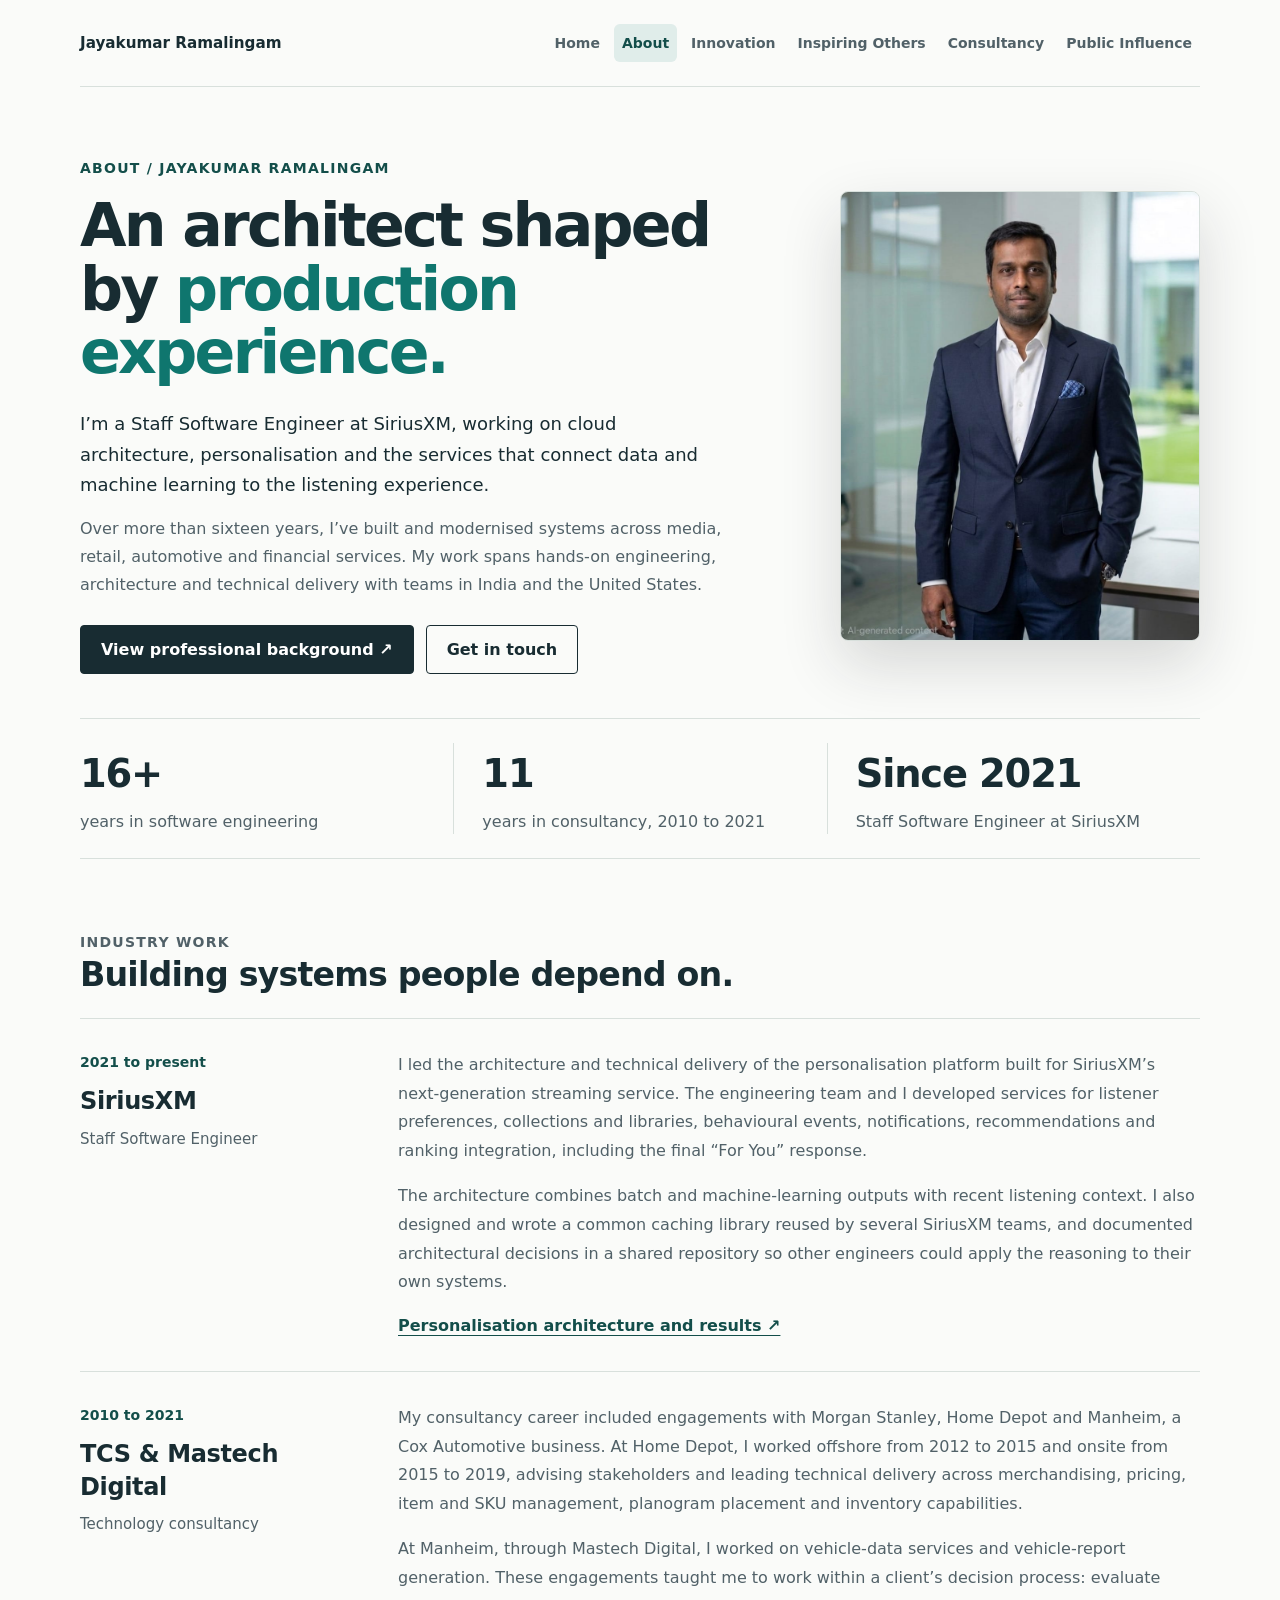
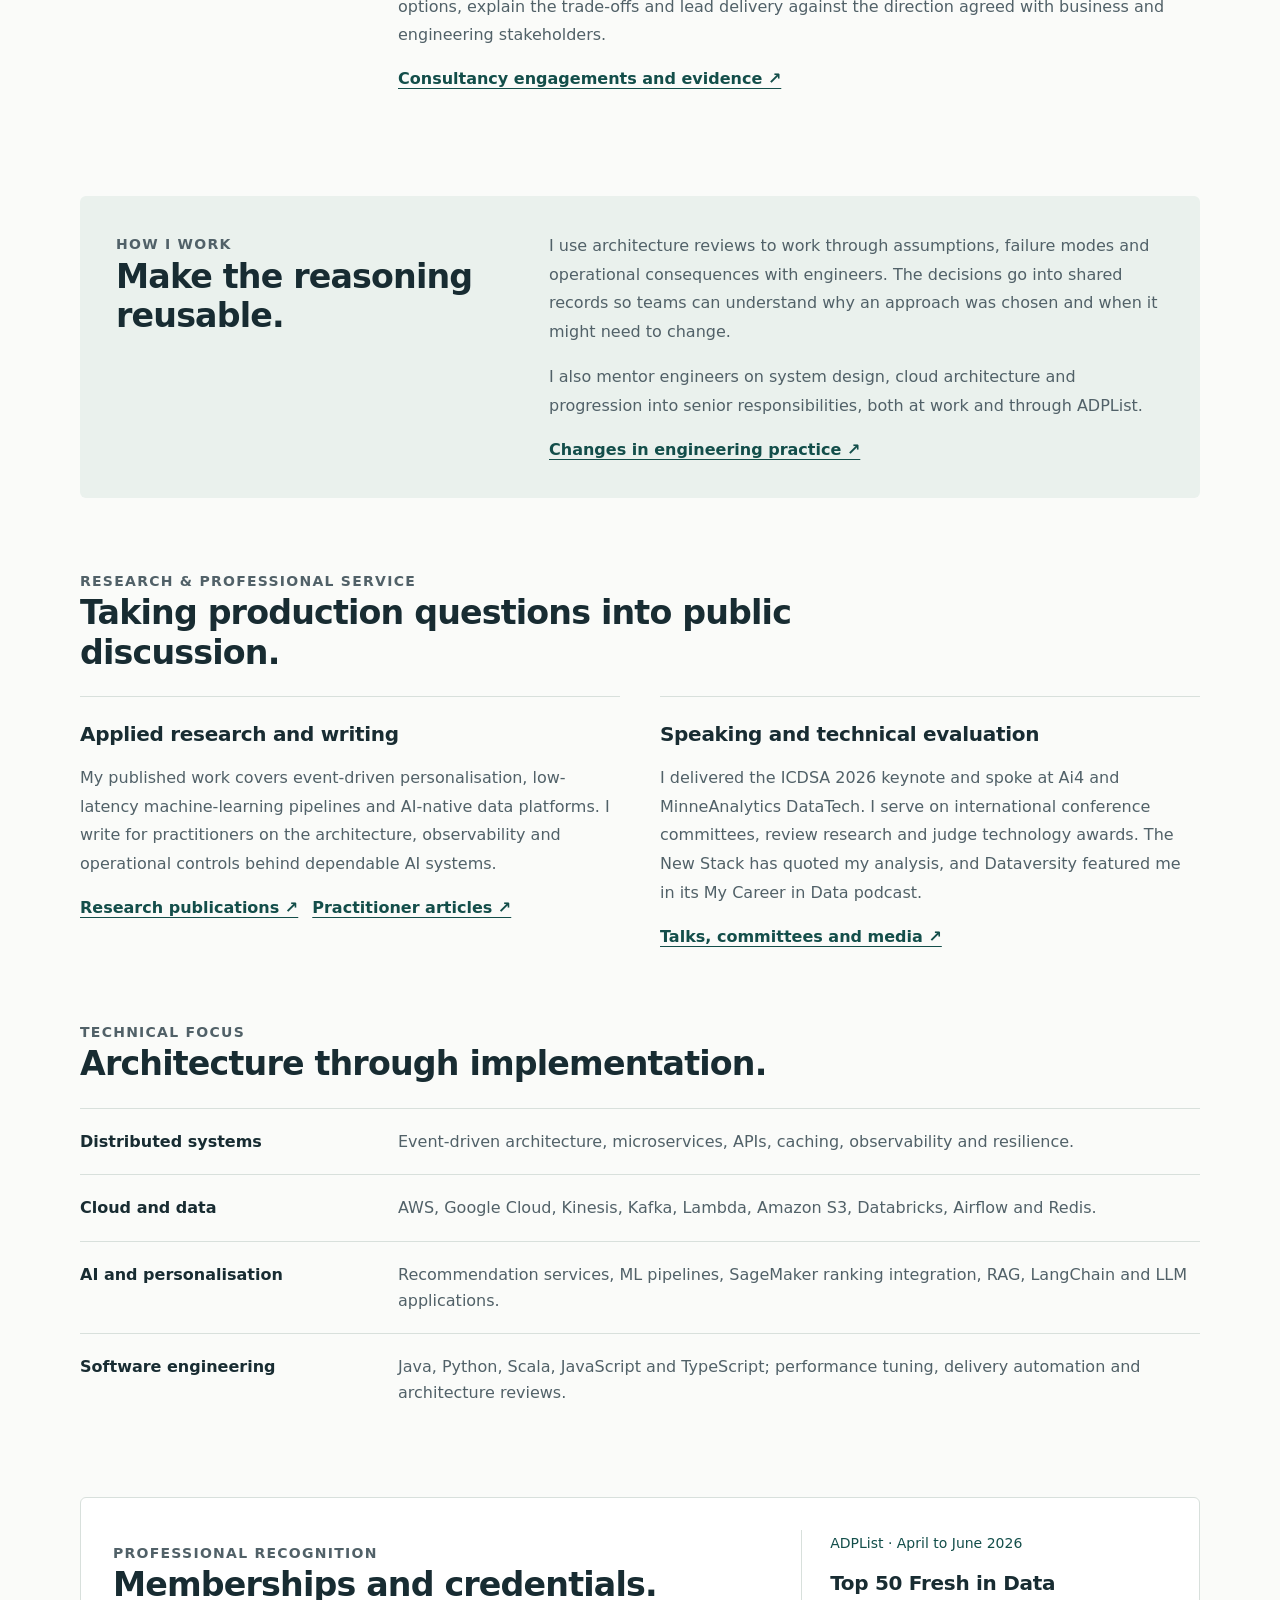
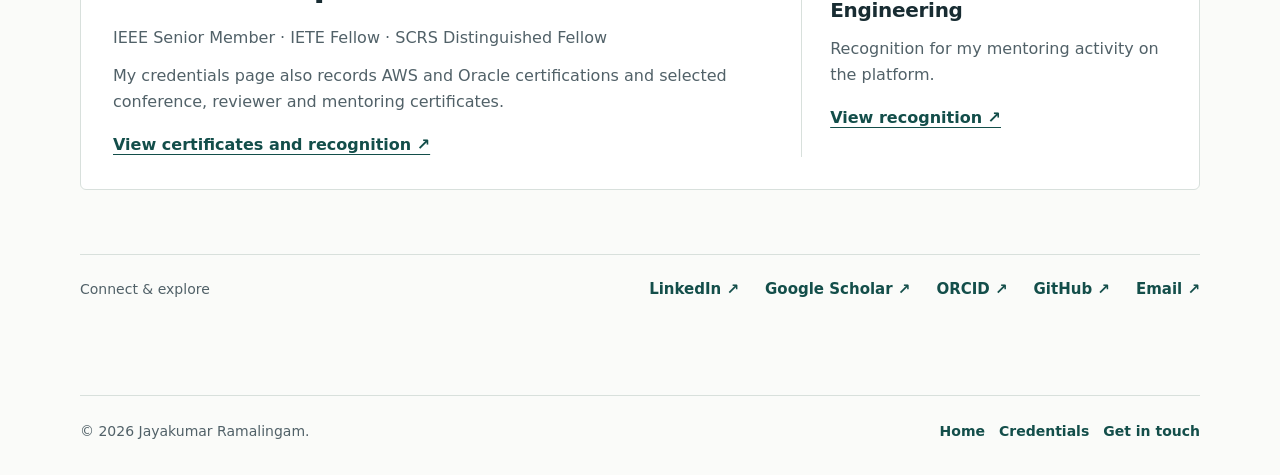
==== commit 1b577259: "Restore portrait and focus navigation on four criteria with full research portfolio" ====
--- a/about.html
+++ b/about.html
@@ -26,7 +26,7 @@
     <a class="skip-link" href="#main">Skip to content</a>
     <header class="site-header">
       <a class="brand" href="index.html">Jayakumar Ramalingam</a>
-      <nav class="nav" aria-label="Primary navigation"><a href="index.html">Home</a><a aria-current="page" href="about.html">About</a><a href="innovation.html">Innovation</a><a href="inspiring.html">Inspiring Others</a><a href="consultancy.html">Consultancy</a><a href="mentoring.html">Mentorship</a><a href="influencer.html">Public Influence</a></nav>
+      <nav class="nav" aria-label="Primary navigation"><a href="index.html">Home</a><a aria-current="page" href="about.html">About</a><a href="innovation.html">Innovation</a><a href="inspiring.html">Inspiring Others</a><a href="consultancy.html">Consultancy</a><a href="influencer.html">Public Influence</a></nav>
     </header>
     <main class="profile" id="main">
       <section class="bio-intro" aria-labelledby="page-title">
@@ -37,7 +37,7 @@
           <p class="intro-detail">Over more than sixteen years, I’ve built and modernised systems across media, retail, automotive and financial services. My work spans hands-on engineering, architecture and technical delivery with teams in India and the United States.</p>
           <div class="actions"><a href="https://linkedin.com/in/jayakumarramalingam">View professional background ↗</a><a href="mailto:Jayakumar.ramalingam@ieee.org">Get in touch</a></div>
         </div>
-        <figure class="conference-portrait"><img src="assets/events/ai4/ai4-attendee-photo.jpeg" alt="Jayakumar Ramalingam at Ai4 2026 in Las Vegas" width="1848" height="4000" fetchpriority="high"><figcaption><span>Ai4 2026</span>Las Vegas · Conference speaker</figcaption></figure>
+        <img class="profile-portrait" src="assets/profile/jay-full.jpeg" alt="Jayakumar Ramalingam" fetchpriority="high">
       </section>
       <dl class="career-facts" aria-label="Career at a glance"><div><dt>16+</dt><dd>years in software engineering</dd></div><div><dt>11</dt><dd>years in consultancy, 2010 to 2021</dd></div><div><dt>Since 2021</dt><dd>Staff Software Engineer at SiriusXM</dd></div></dl>
       <section class="section bio-story" aria-labelledby="work-title">
@@ -47,13 +47,13 @@
           <article><div class="career-label"><span>2010 to 2021</span><h3>TCS &amp; Mastech Digital</h3><p>Technology consultancy</p></div><div><p>My consultancy career included engagements with Morgan Stanley, Home Depot and Manheim, a Cox Automotive business. At Home Depot, I worked offshore from 2012 to 2015 and onsite from 2015 to 2019, advising stakeholders and leading technical delivery across merchandising, pricing, item and SKU management, planogram placement and inventory capabilities.</p><p>At Manheim, through Mastech Digital, I worked on vehicle-data services and vehicle-report generation. These engagements taught me to work within a client’s decision process: evaluate options, explain the trade-offs and lead delivery against the direction agreed with business and engineering stakeholders.</p><a class="text-link" href="consultancy.html">Consultancy engagements and evidence ↗</a></div></article>
         </div>
       </section>
-      <section class="section practice-section" aria-labelledby="practice-title"><div><p class="eyebrow">How I work</p><h2 id="practice-title">Make the reasoning reusable.</h2></div><div><p>I use architecture reviews to work through assumptions, failure modes and operational consequences with engineers. The decisions go into shared records so teams can understand why an approach was chosen and when it might need to change.</p><p>I also mentor engineers on system design, cloud architecture and progression into senior responsibilities, both at work and through ADPList.</p><div class="text-links"><a href="inspiring.html">Changes in engineering practice ↗</a><a href="mentoring.html">Mentoring and coaching ↗</a></div></div></section>
+      <section class="section practice-section" aria-labelledby="practice-title"><div><p class="eyebrow">How I work</p><h2 id="practice-title">Make the reasoning reusable.</h2></div><div><p>I use architecture reviews to work through assumptions, failure modes and operational consequences with engineers. The decisions go into shared records so teams can understand why an approach was chosen and when it might need to change.</p><p>I also mentor engineers on system design, cloud architecture and progression into senior responsibilities, both at work and through ADPList.</p><div class="text-links"><a href="inspiring.html">Changes in engineering practice ↗</a></div></div></section>
       <section class="section" aria-labelledby="research-title">
         <div class="section-heading"><p class="eyebrow">Research &amp; professional service</p><h2 id="research-title">Taking production questions into public discussion.</h2></div>
         <div class="about-contributions"><article><h3>Applied research and writing</h3><p>My published work covers event-driven personalisation, low-latency machine-learning pipelines and AI-native data platforms. I write for practitioners on the architecture, observability and operational controls behind dependable AI systems.</p><a class="text-link" href="publications.html">Research publications ↗</a><a class="text-link" href="influencer.html#writing-title">Practitioner articles ↗</a></article><article><h3>Speaking and technical evaluation</h3><p>I delivered the ICDSA 2026 keynote and spoke at Ai4 and MinneAnalytics DataTech. I serve on international conference committees, review research and judge technology awards. The New Stack has quoted my analysis, and Dataversity featured me in its My Career in Data podcast.</p><a class="text-link" href="influencer.html">Talks, committees and media ↗</a></article></div>
       </section>
       <section class="section" aria-labelledby="expertise-title"><div class="section-heading"><p class="eyebrow">Technical focus</p><h2 id="expertise-title">Architecture through implementation.</h2></div><dl class="expertise-list"><div><dt>Distributed systems</dt><dd>Event-driven architecture, microservices, APIs, caching, observability and resilience.</dd></div><div><dt>Cloud and data</dt><dd>AWS, Google Cloud, Kinesis, Kafka, Lambda, Amazon S3, Databricks, Airflow and Redis.</dd></div><div><dt>AI and personalisation</dt><dd>Recommendation services, ML pipelines, SageMaker ranking integration, RAG, LangChain and LLM applications.</dd></div><div><dt>Software engineering</dt><dd>Java, Python, Scala, JavaScript and TypeScript; performance tuning, delivery automation and architecture reviews.</dd></div></dl></section>
-      <section class="section credentials-band" aria-labelledby="credentials-title"><div><p class="eyebrow">Professional recognition</p><h2 id="credentials-title">Memberships and credentials.</h2><p>IEEE Senior Member · IETE Fellow · SCRS Distinguished Fellow</p><p>My credentials page also records AWS and Oracle certifications and selected conference, reviewer and mentoring certificates.</p><a class="text-link" href="certifications.html">View certificates and recognition ↗</a></div><div class="mentoring-recognition"><span>ADPList · April to June 2026</span><h3>Top 50 Fresh in Data Engineering</h3><p>Recognition for my mentoring activity on the platform.</p><a class="text-link" href="mentoring.html">Mentoring record ↗</a></div></section>
+      <section class="section credentials-band" aria-labelledby="credentials-title"><div><p class="eyebrow">Professional recognition</p><h2 id="credentials-title">Memberships and credentials.</h2><p>IEEE Senior Member · IETE Fellow · SCRS Distinguished Fellow</p><p>My credentials page also records AWS and Oracle certifications and selected conference, reviewer and mentoring certificates.</p><a class="text-link" href="certifications.html">View certificates and recognition ↗</a></div><div class="mentoring-recognition"><span>ADPList · April to June 2026</span><h3>Top 50 Fresh in Data Engineering</h3><p>Recognition for my mentoring activity on the platform.</p><a class="text-link" href="certifications.html#recognition-title">View recognition ↗</a></div></section>
       <div class="profile-links closing-links" aria-label="Professional profiles"><span>Connect &amp; explore</span><a href="https://linkedin.com/in/jayakumarramalingam">LinkedIn ↗</a><a href="https://scholar.google.com/citations?user=TAICrQcAAAAJ">Google Scholar ↗</a><a href="https://orcid.org/0009-0007-9823-3097">ORCID ↗</a><a href="https://github.com/jayakumar-ramalingam/">GitHub ↗</a><a href="mailto:Jayakumar.ramalingam@ieee.org">Email ↗</a></div>
     </main>
     <footer class="site-footer"><p>© 2026 Jayakumar Ramalingam.</p><div><a href="index.html">Home</a><a href="certifications.html">Credentials</a><a href="mailto:Jayakumar.ramalingam@ieee.org">Get in touch</a></div></footer>
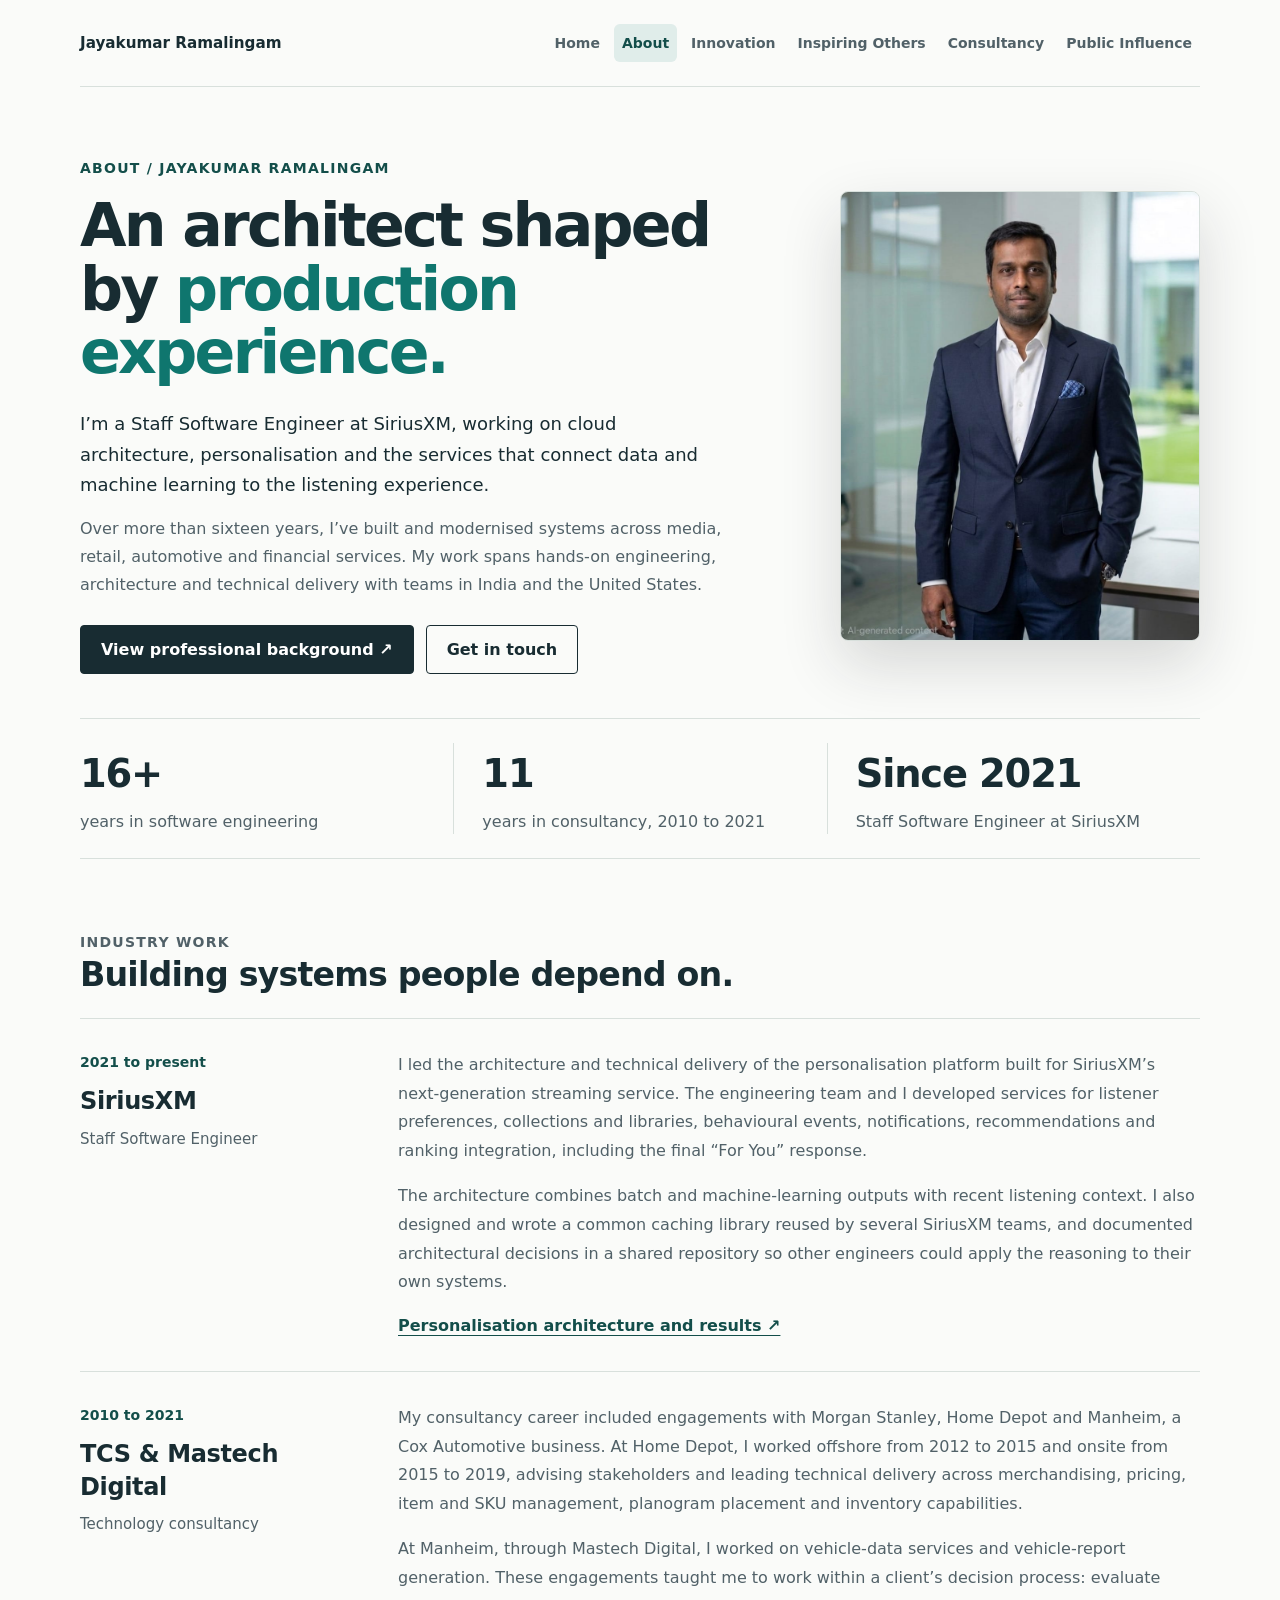
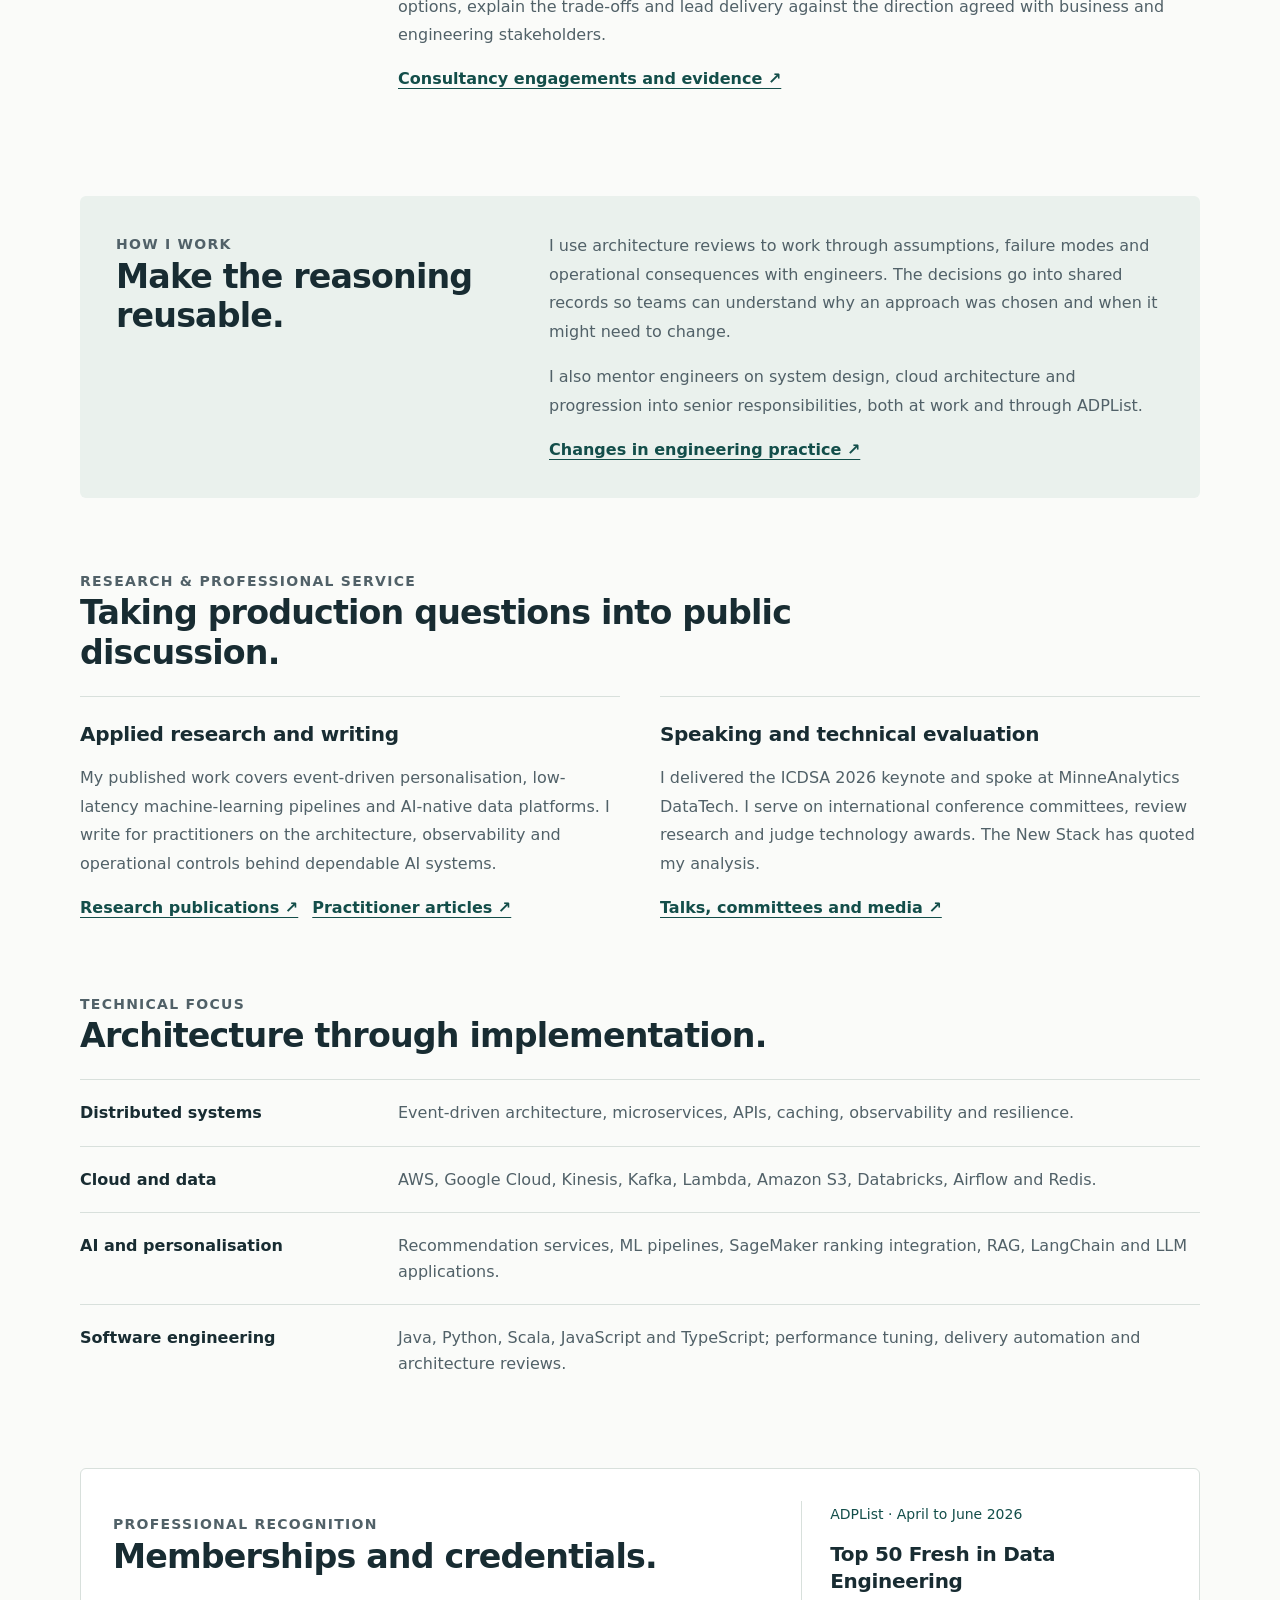
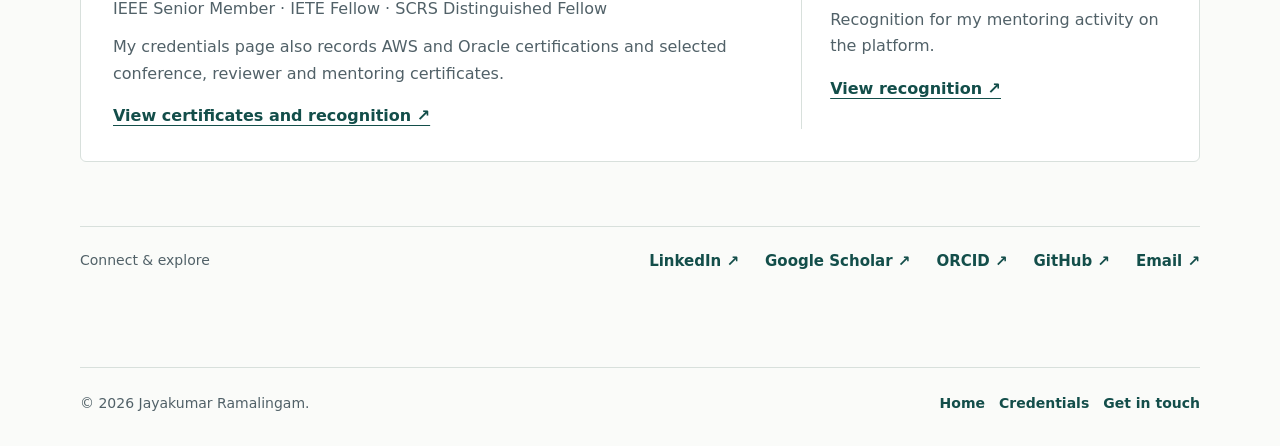
==== commit 09cc38ec: "Temporarily hide Ai4 and Dataversity podcast" ====
--- a/about.html
+++ b/about.html
@@ -50,7 +50,7 @@
       <section class="section practice-section" aria-labelledby="practice-title"><div><p class="eyebrow">How I work</p><h2 id="practice-title">Make the reasoning reusable.</h2></div><div><p>I use architecture reviews to work through assumptions, failure modes and operational consequences with engineers. The decisions go into shared records so teams can understand why an approach was chosen and when it might need to change.</p><p>I also mentor engineers on system design, cloud architecture and progression into senior responsibilities, both at work and through ADPList.</p><div class="text-links"><a href="inspiring.html">Changes in engineering practice ↗</a></div></div></section>
       <section class="section" aria-labelledby="research-title">
         <div class="section-heading"><p class="eyebrow">Research &amp; professional service</p><h2 id="research-title">Taking production questions into public discussion.</h2></div>
-        <div class="about-contributions"><article><h3>Applied research and writing</h3><p>My published work covers event-driven personalisation, low-latency machine-learning pipelines and AI-native data platforms. I write for practitioners on the architecture, observability and operational controls behind dependable AI systems.</p><a class="text-link" href="publications.html">Research publications ↗</a><a class="text-link" href="influencer.html#writing-title">Practitioner articles ↗</a></article><article><h3>Speaking and technical evaluation</h3><p>I delivered the ICDSA 2026 keynote and spoke at Ai4 and MinneAnalytics DataTech. I serve on international conference committees, review research and judge technology awards. The New Stack has quoted my analysis, and Dataversity featured me in its My Career in Data podcast.</p><a class="text-link" href="influencer.html">Talks, committees and media ↗</a></article></div>
+        <div class="about-contributions"><article><h3>Applied research and writing</h3><p>My published work covers event-driven personalisation, low-latency machine-learning pipelines and AI-native data platforms. I write for practitioners on the architecture, observability and operational controls behind dependable AI systems.</p><a class="text-link" href="publications.html">Research publications ↗</a><a class="text-link" href="influencer.html#writing-title">Practitioner articles ↗</a></article><article><h3>Speaking and technical evaluation</h3><p>I delivered the ICDSA 2026 keynote and spoke at MinneAnalytics DataTech. I serve on international conference committees, review research and judge technology awards. The New Stack has quoted my analysis.</p><a class="text-link" href="influencer.html">Talks, committees and media ↗</a></article></div>
       </section>
       <section class="section" aria-labelledby="expertise-title"><div class="section-heading"><p class="eyebrow">Technical focus</p><h2 id="expertise-title">Architecture through implementation.</h2></div><dl class="expertise-list"><div><dt>Distributed systems</dt><dd>Event-driven architecture, microservices, APIs, caching, observability and resilience.</dd></div><div><dt>Cloud and data</dt><dd>AWS, Google Cloud, Kinesis, Kafka, Lambda, Amazon S3, Databricks, Airflow and Redis.</dd></div><div><dt>AI and personalisation</dt><dd>Recommendation services, ML pipelines, SageMaker ranking integration, RAG, LangChain and LLM applications.</dd></div><div><dt>Software engineering</dt><dd>Java, Python, Scala, JavaScript and TypeScript; performance tuning, delivery automation and architecture reviews.</dd></div></dl></section>
       <section class="section credentials-band" aria-labelledby="credentials-title"><div><p class="eyebrow">Professional recognition</p><h2 id="credentials-title">Memberships and credentials.</h2><p>IEEE Senior Member · IETE Fellow · SCRS Distinguished Fellow</p><p>My credentials page also records AWS and Oracle certifications and selected conference, reviewer and mentoring certificates.</p><a class="text-link" href="certifications.html">View certificates and recognition ↗</a></div><div class="mentoring-recognition"><span>ADPList · April to June 2026</span><h3>Top 50 Fresh in Data Engineering</h3><p>Recognition for my mentoring activity on the platform.</p><a class="text-link" href="certifications.html#recognition-title">View recognition ↗</a></div></section>
--- a/style.css
+++ b/style.css
@@ -274,6 +274,7 @@
   transform: translateY(-2px);
 }
 
+
 .contribution-list {
   display: grid;
   grid-template-columns: repeat(2, minmax(0, 1fr));
